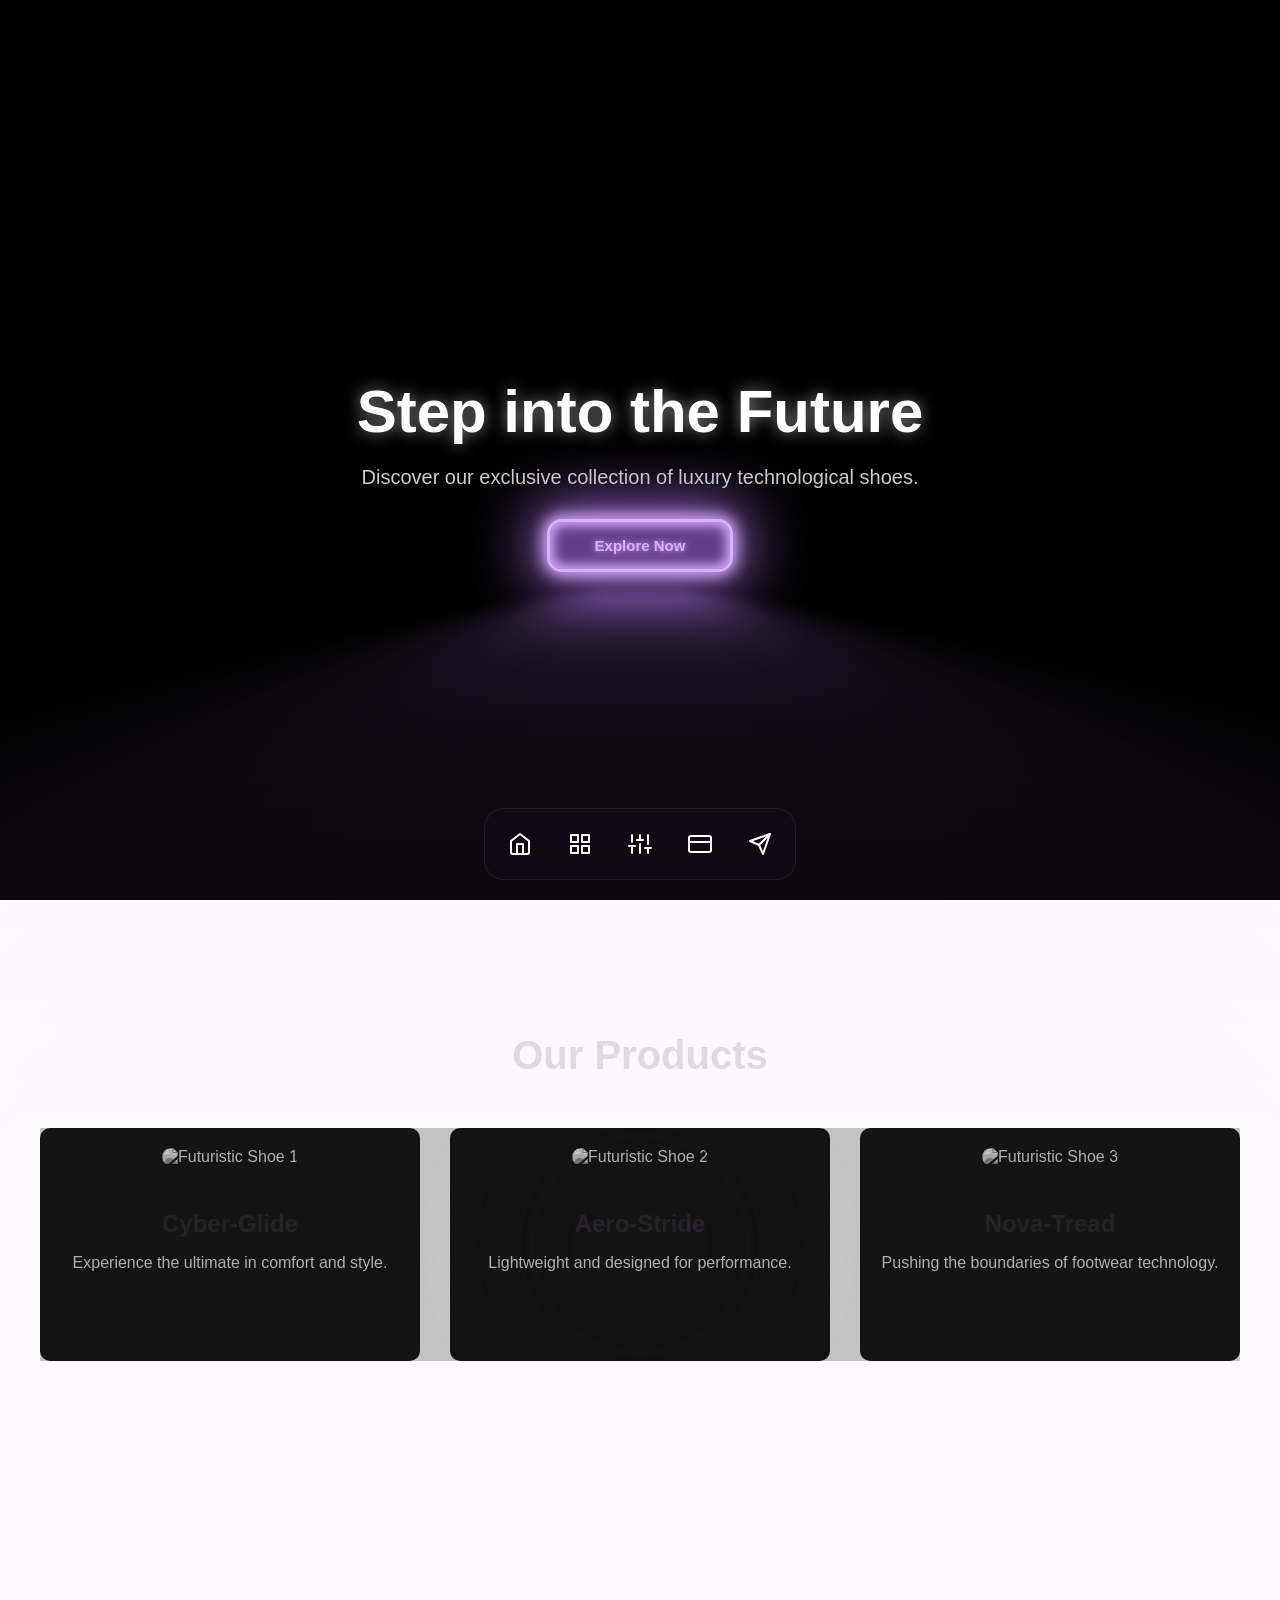
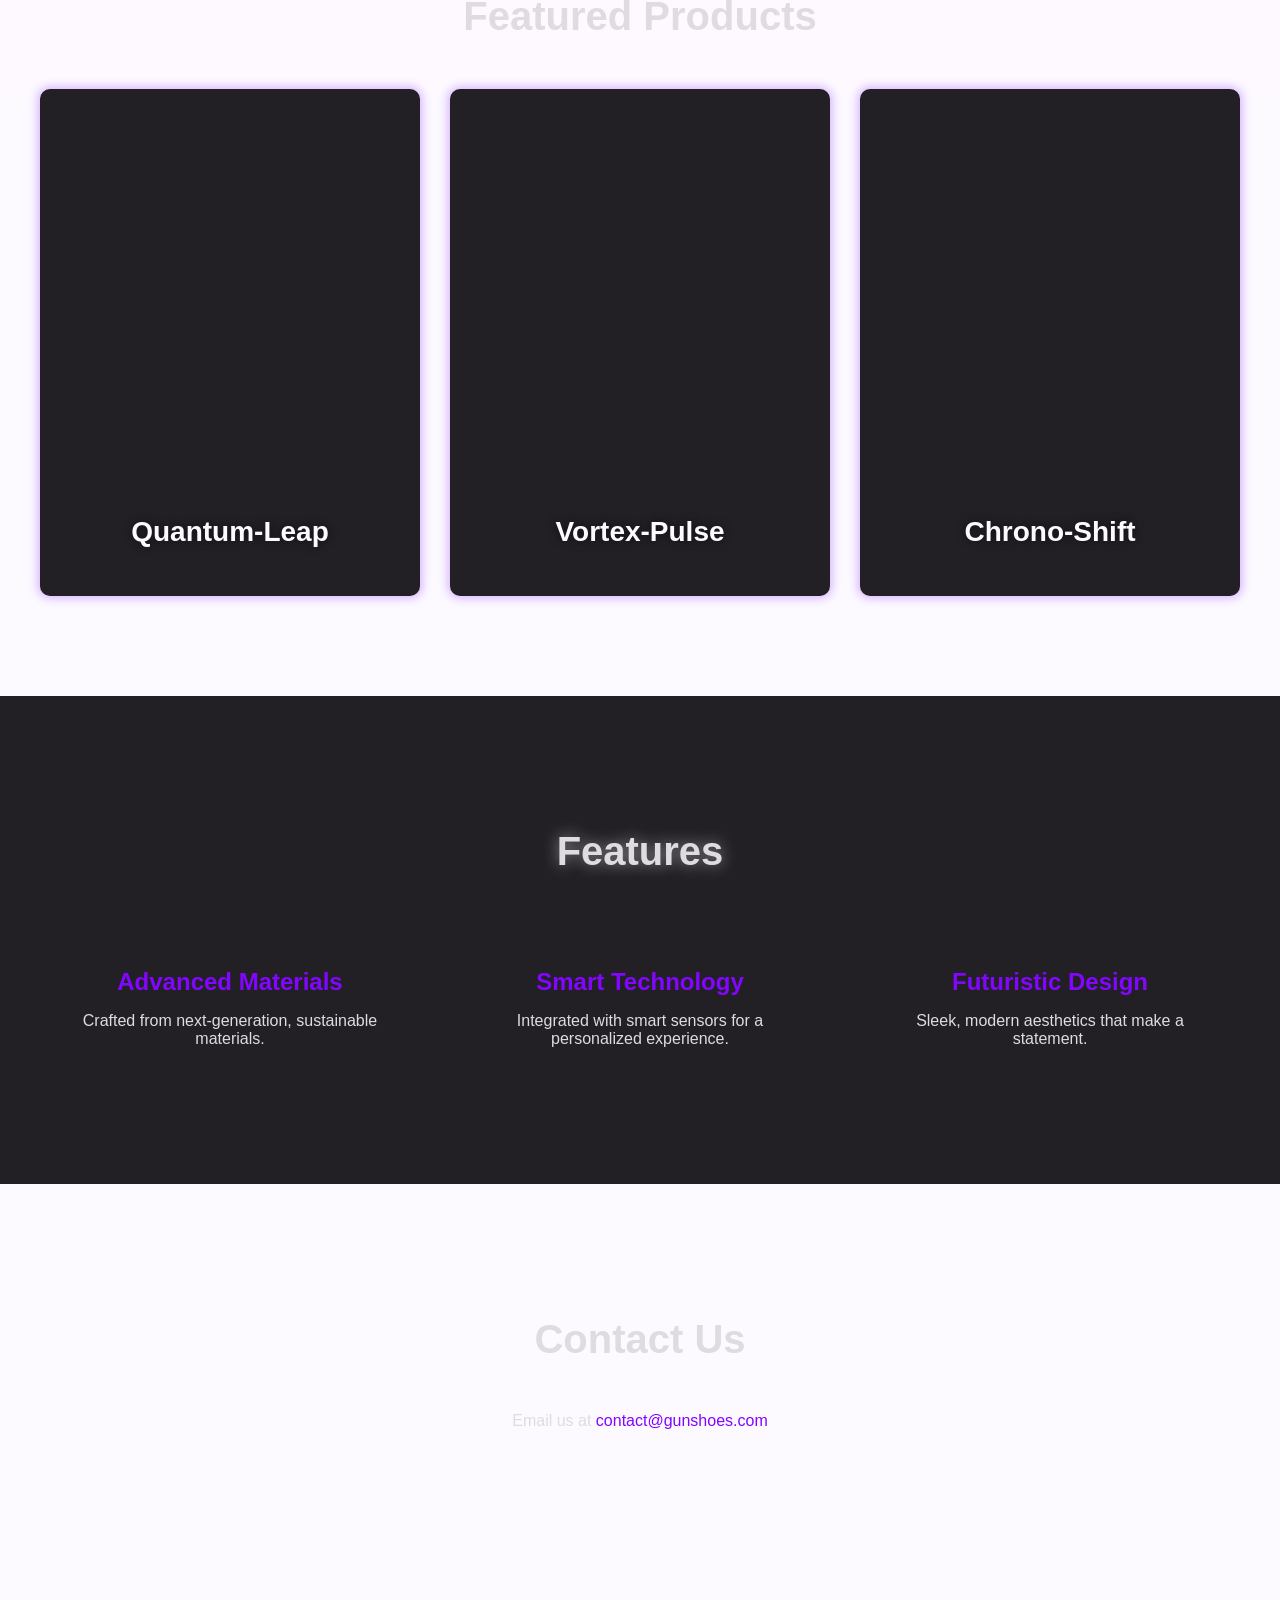
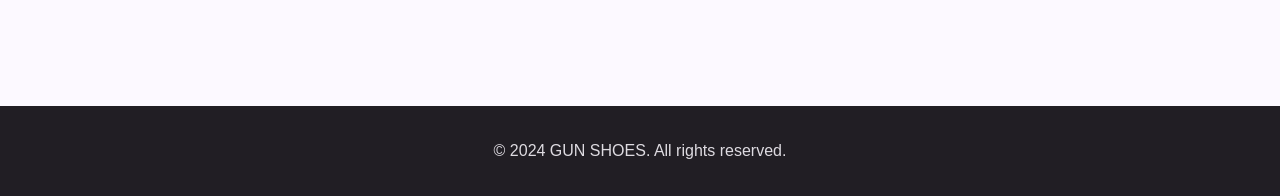
==== index.html @ 6ba3a6e0 "This commit adds a new 'Featured Products' section to the homepage. Based on user feedback, instead " ====
<!DOCTYPE html>
<html lang="en">
<head>
    <meta charset="UTF-8">
    <meta name="viewport" content="width=device-width, initial-scale=1.0">
    <title>Gun Shoes</title>
    <link rel="stylesheet" href="style.css">
    <script src="https://cdn.jsdelivr.net/particles.js/2.0.0/particles.min.js"></script>
    <script src="https://cdnjs.cloudflare.com/ajax/libs/gsap/3.12.2/gsap.min.js"></script>
</head>
<body>
    <div id="particles-js"></div>

    <main>
        <section id="hero" class="hero">
            <div class="hero-content">
                <h1>Step into the Future</h1>
                <p>Discover our exclusive collection of luxury technological shoes.</p>
                <a href="#" class="btn">Explore Now</a>
            </div>
        </section>

        <section id="products" class="products">
            <h2>Our Products</h2>
            <div id="chroma-grid" class="product-grid">
                <div class="product-card">
                    <img src="images/shoe1.jpg" alt="Futuristic Shoe 1">
                    <h3>Cyber-Glide</h3>
                    <p>Experience the ultimate in comfort and style.</p>
                    <a href="product-detail.html" class="btn">View Details</a>
                </div>
                <div class="product-card">
                    <img src="images/shoe2.jpg" alt="Futuristic Shoe 2">
                    <h3>Aero-Stride</h3>
                    <p>Lightweight and designed for performance.</p>
                    <a href="product-detail.html" class="btn">View Details</a>
                </div>
                <div class="product-card">
                    <img src="images/shoe3.jpg" alt="Futuristic Shoe 3">
                    <h3>Nova-Tread</h3>
                    <p>Pushing the boundaries of footwear technology.</p>
                    <a href="product-detail.html" class="btn">View Details</a>
                </div>
                <div class="chroma-overlay"></div>
                <div class="chroma-fade"></div>
            </div>
        </section>

        <section id="featured-products" class="products">
            <h2>Featured Products</h2>
            <div class="product-grid">
                <div class="animated-card">
                    <div class="first-content" style="background-image: url('images/shoe4.jpg')">
                        <h3>Quantum-Leap</h3>
                    </div>
                    <div class="second-content">
                        <h3>Quantum-Leap</h3>
                        <p>A new dimension in responsive footwear.</p>
                        <a href="product-detail.html" class="btn">View Details</a>
                    </div>
                </div>
                <div class="animated-card">
                    <div class="first-content" style="background-image: url('images/shoe5.jpg')">
                        <h3>Vortex-Pulse</h3>
                    </div>
                    <div class="second-content">
                        <h3>Vortex-Pulse</h3>
                        <p>Energize your every step with kinetic feedback.</p>
                        <a href="product-detail.html" class="btn">View Details</a>
                    </div>
                </div>
                <div class="animated-card">
                    <div class="first-content" style="background-image: url('images/shoe6.jpg')">
                        <h3>Chrono-Shift</h3>
                    </div>
                    <div class="second-content">
                        <h3>Chrono-Shift</h3>
                        <p>Adaptable design for any environment.</p>
                        <a href="product-detail.html" class="btn">View Details</a>
                    </div>
                </div>
            </div>
        </section>

        <section id="features" class="features">
            <h2>Features</h2>
            <div class="features-grid">
                <div class="feature">
                    <h3>Advanced Materials</h3>
                    <p>Crafted from next-generation, sustainable materials.</p>
                </div>
                <div class="feature">
                    <h3>Smart Technology</h3>
                    <p>Integrated with smart sensors for a personalized experience.</p>
                </div>
                <div class="feature">
                    <h3>Futuristic Design</h3>
                    <p>Sleek, modern aesthetics that make a statement.</p>
                </div>
            </div>
        </section>

        <section id="contact" class="contact">
            <h2>Contact Us</h2>
            <p>Email us at <a href="mailto:contact@gunshoes.com">contact@gunshoes.com</a></p>
        </section>
        <div id="gradual-blur"></div>
    </main>

    <footer>
        <p>&copy; 2024 GUN SHOES. All rights reserved.</p>
    </footer>

    <nav id="dock-container">
        <a href="index.html" class="dock-item" title="Home">
            <svg xmlns="http://www.w3.org/2000/svg" width="24" height="24" viewBox="0 0 24 24" fill="none" stroke="white" stroke-width="2" stroke-linecap="round" stroke-linejoin="round"><path d="m3 9 9-7 9 7v11a2 2 0 0 1-2 2H5a2 2 0 0 1-2-2z"></path><polyline points="9 22 9 12 15 12 15 22"></polyline></svg>
        </a>
        <a href="products.html" class="dock-item" title="Products">
            <svg xmlns="http://www.w3.org/2000/svg" width="24" height="24" viewBox="0 0 24 24" fill="none" stroke="white" stroke-width="2" stroke-linecap="round" stroke-linejoin="round"><rect x="3" y="3" width="7" height="7"></rect><rect x="14" y="3" width="7" height="7"></rect><rect x="14" y="14" width="7" height="7"></rect><rect x="3" y="14" width="7" height="7"></rect></svg>
        </a>
        <a href="technology.html" class="dock-item" title="Technology">
            <svg xmlns="http://www.w3.org/2000/svg" width="24" height="24" viewBox="0 0 24 24" fill="none" stroke="white" stroke-width="2" stroke-linecap="round" stroke-linejoin="round"><line x1="4" y1="21" x2="4" y2="14"></line><line x1="4" y1="10" x2="4" y2="3"></line><line x1="12" y1="21" x2="12" y2="12"></line><line x1="12" y1="8" x2="12" y2="3"></line><line x1="20" y1="21" x2="20" y2="16"></line><line x1="20" y1="12" x2="20" y2="3"></line><line x1="1" y1="14" x2="7" y2="14"></line><line x1="9" y1="8" x2="15" y2="8"></line><line x1="17" y1="16" x2="23" y2="16"></line></svg>
        </a>
        <a href="order.html" class="dock-item" title="Order">
            <svg xmlns="http://www.w3.org/2000/svg" width="24" height="24" viewBox="0 0 24 24" fill="none" stroke="white" stroke-width="2" stroke-linecap="round" stroke-linejoin="round"><rect x="1" y="4" width="22" height="16" rx="2" ry="2"></rect><line x1="1" y1="10" x2="23" y2="10"></line></svg>
        </a>
        <a href="newsletter.html" class="dock-item" title="Newsletter">
            <svg xmlns="http://www.w3.org/2000/svg" width="24" height="24" viewBox="0 0 24 24" fill="none" stroke="white" stroke-width="2" stroke-linecap="round" stroke-linejoin="round"><line x1="22" y1="2" x2="11" y2="13"></line><polygon points="22 2 15 22 11 13 2 9 22 2"></polygon></svg>
        </a>
    </nav>

    <script src="script.js"></script>
</body>
</html>
---- style.css ----
/* General Body Styles */
#particles-js {
    position: absolute;
    width: 100%;
    height: 100%;
    background-color: #000000;
    background-image: url('');
    background-repeat: no-repeat;
    background-size: cover;
    background-position: 50% 50%;
    z-index: -1;
}

body {
    background-color: transparent;
    color: #e0e0e0;
    font-family: 'Orbitron', sans-serif;
    margin: 0;
    padding: 0;
}

/* Hero Section */
.hero {
    height: 100vh;
    display: flex;
    align-items: center;
    justify-content: center;
    text-align: center;
}

.hero-content h1 {
    font-size: 60px;
    color: #ffffff;
    margin-bottom: 20px;
    text-shadow: 0 0 15px rgba(255, 255, 255, 0.5);
}

.hero-content p {
    font-size: 20px;
    color: #cccccc;
    margin-bottom: 30px;
}

.btn {
    --glow-color: rgb(217, 176, 255);
    --glow-spread-color: rgba(191, 123, 255, 0.781);
    --enhanced-glow-color: rgb(231, 206, 255);
    --btn-color: rgb(100, 61, 136);
    border: .25em solid var(--glow-color);
    padding: 1em 3em;
    color: var(--glow-color);
    font-size: 15px;
    font-weight: bold;
    background-color: var(--btn-color);
    border-radius: 1em;
    outline: none;
    box-shadow: 0 0 1em .25em var(--glow-color),
           0 0 4em 1em var(--glow-spread-color),
           inset 0 0 .75em .25em var(--glow-color);
    text-shadow: 0 0 .5em var(--glow-color);
    position: relative;
    transition: all 0.3s;
    text-decoration: none;
    display: inline-block;
}

.btn::after {
    pointer-events: none;
    content: "";
    position: absolute;
    top: 120%;
    left: 0;
    height: 100%;
    width: 100%;
    background-color: var(--glow-spread-color);
    filter: blur(2em);
    opacity: .7;
    transform: perspective(1.5em) rotateX(35deg) scale(1, .6);
}

.btn:hover {
    color: var(--btn-color);
    background-color: var(--glow-color);
    box-shadow: 0 0 1em .25em var(--glow-color),
           0 0 4em 2em var(--glow-spread-color),
           inset 0 0 .75em .25em var(--glow-color);
}

.btn:active {
    box-shadow: 0 0 0.6em .25em var(--glow-color),
           0 0 2.5em 2em var(--glow-spread-color),
           inset 0 0 .5em .25em var(--glow-color);
}

/* Products Section */
.products {
    padding: 100px 20px;
    text-align: center;
}

.products h2 {
    font-size: 40px;
    margin-bottom: 50px;
    text-shadow: 0 0 15px rgba(255, 255, 255, 0.5);
}

.product-grid {
    position: relative;
    display: grid;
    grid-template-columns: repeat(auto-fit, minmax(300px, 1fr));
    gap: 30px;
    max-width: 1200px;
    margin: 0 auto;
    --x: 50%;
    --y: 50%;
    --r: 220px;
}

.product-card {
    background-color: #1a1a1a;
    padding: 20px;
    border-radius: 10px;
    transition: transform 0.2s;
    perspective: 1000px;
    transform-style: preserve-3d;
}

.product-card img {
    width: 100%;
    border-radius: 10px;
    margin-bottom: 20px;
}

.product-card h3 {
    font-size: 24px;
    color: #7F00FF;
    margin-bottom: 10px;
}

/* Animated Card Styles */
.animated-card {
    width: 100%;
    aspect-ratio: 3/4;
    background: #1a1a1a;
    transition: all 0.4s;
    border-radius: 10px;
    box-shadow: 0px 0px 10px 2px rgba(127, 0, 255, 0.3);
    font-size: 30px;
    font-weight: 900;
    overflow: hidden;
    position: relative;
}

.animated-card:hover {
    border-radius: 15px;
    cursor: pointer;
    transform: scale(1.05);
    box-shadow: 0px 0px 20px 8px rgba(127, 0, 255, 0.5);
}

.animated-card .first-content {
    height: 100%;
    width: 100%;
    transition: all 0.4s;
    display: flex;
    flex-direction: column;
    justify-content: center;
    align-items: center;
    opacity: 1;
    border-radius: 15px;
    background-size: cover;
    background-position: center;
}

.animated-card .first-content h3 {
    font-size: 28px;
    color: #ffffff;
    text-shadow: 0 0 10px rgba(0,0,0,0.8);
    position: absolute;
    bottom: 20px;
    text-align: center;
    width: 100%;
}

.animated-card:hover .first-content {
    height: 0px;
    opacity: 0;
}

.animated-card .second-content {
    height: 0%;
    width: 100%;
    opacity: 0;
    display: flex;
    flex-direction: column;
    justify-content: center;
    align-items: center;
    gap: 20px;
    border-radius: 15px;
    transition: all 0.4s;
    font-size: 0px;
    transform: scale(0.5);
    padding: 20px;
    box-sizing: border-box;
}

.animated-card:hover .second-content {
    opacity: 1;
    height: 100%;
    font-size: 1rem;
    transform: scale(1);
}

.animated-card .second-content h3 {
    font-size: 24px;
    color: #7F00FF;
    margin-bottom: 0;
}

.animated-card .second-content p {
    font-size: 16px;
    text-align: center;
    color: #cccccc;
    font-weight: 400;
}

/* Features Section */
.features {
    background-color: #1a1a1a;
    padding: 100px 20px;
    text-align: center;
}

.features h2 {
    font-size: 40px;
    margin-bottom: 50px;
    text-shadow: 0 0 15px rgba(255, 255, 255, 0.5);
}

.features-grid {
    display: grid;
    grid-template-columns: repeat(auto-fit, minmax(300px, 1fr));
    gap: 30px;
    max-width: 1200px;
    margin: 0 auto;
}

.feature {
    padding: 20px;
}

.feature h3 {
    font-size: 24px;
    color: #7F00FF;
    margin-bottom: 10px;
}

/* Contact Section */
.contact {
    padding: 100px 20px;
    text-align: center;
}

.contact h2 {
    font-size: 40px;
    margin-bottom: 50px;
    text-shadow: 0 0 15px rgba(255, 255, 255, 0.5);
}

.contact a {
    color: #7F00FF;
    text-decoration: none;
    transition: color 0.3s;
}

.contact a:hover {
    color: #ffffff;
}

#gradual-blur {
    position: relative;
    height: 10rem;
    pointer-events: none;
}

.chroma-overlay {
    position: absolute;
    inset: 0;
    pointer-events: none;
    z-index: 3;
    backdrop-filter: grayscale(1) brightness(0.78);
    -webkit-backdrop-filter: grayscale(1) brightness(0.78);
    background: rgba(0, 0, 0, 0.001);
    mask-image: radial-gradient(
        circle var(--r) at var(--x) var(--y),
        transparent 0%,
        transparent 15%,
        rgba(0, 0, 0, 0.1) 30%,
        rgba(0, 0, 0, 0.22) 45%,
        rgba(0, 0, 0, 0.35) 60%,
        rgba(0, 0, 0, 0.5) 75%,
        rgba(0, 0, 0, 0.68) 88%,
        white 100%
    );
    -webkit-mask-image: radial-gradient(
        circle var(--r) at var(--x) var(--y),
        transparent 0%,
        transparent 15%,
        rgba(0, 0, 0, 0.1) 30%,
        rgba(0, 0, 0, 0.22) 45%,
        rgba(0, 0, 0, 0.35) 60%,
        rgba(0, 0, 0, 0.5) 75%,
        rgba(0, 0, 0, 0.68) 88%,
        white 100%
    );
}

.chroma-fade {
    position: absolute;
    inset: 0;
    pointer-events: none;
    z-index: 4;
    backdrop-filter: grayscale(1) brightness(0.78);
    -webkit-backdrop-filter: grayscale(1) brightness(0.78);
    background: rgba(0, 0, 0, 0.001);
    mask-image: radial-gradient(
        circle var(--r) at var(--x) var(--y),
        white 0%,
        white 15%,
        rgba(255, 255, 255, 0.9) 30%,
        rgba(255, 255, 255, 0.78) 45%,
        rgba(255, 255, 255, 0.65) 60%,
        rgba(255, 255, 255, 0.5) 75%,
        rgba(255, 255, 255, 0.32) 88%,
        transparent 100%
    );
    -webkit-mask-image: radial-gradient(
        circle var(--r) at var(--x) var(--y),
        white 0%,
        white 15%,
        rgba(255, 255, 255, 0.9) 30%,
        rgba(255, 255, 255, 0.78) 45%,
        rgba(255, 255, 255, 0.65) 60%,
        rgba(255, 255, 255, 0.5) 75%,
        rgba(255, 255, 255, 0.32) 88%,
        transparent 100%
    );
    opacity: 1;
    transition: opacity 0.25s ease;
}

/* Dock */
#dock-container {
    position: fixed;
    bottom: 20px;
    left: 50%;
    transform: translateX(-50%);
    display: flex;
    align-items: flex-end;
    gap: 10px;
    background: rgba(22, 22, 22, 0.2);
    padding: 10px;
    border-radius: 20px;
    backdrop-filter: blur(12px) saturate(180%);
    -webkit-backdrop-filter: blur(12px) saturate(180%);
    border: 1px solid rgba(255, 255, 255, 0.08);
    z-index: 1000;
}

.dock-item {
    width: 50px;
    height: 50px;
    color: white;
    display: flex;
    align-items: center;
    justify-content: center;
    border-radius: 10px;
    text-decoration: none;
    transition: all 0.2s ease;
}

/* Footer */
footer {
    background-color: #1a1a1a;
    text-align: center;
    padding: 20px 0;
    position: relative;
    bottom: 0;
    width: 100%;
}
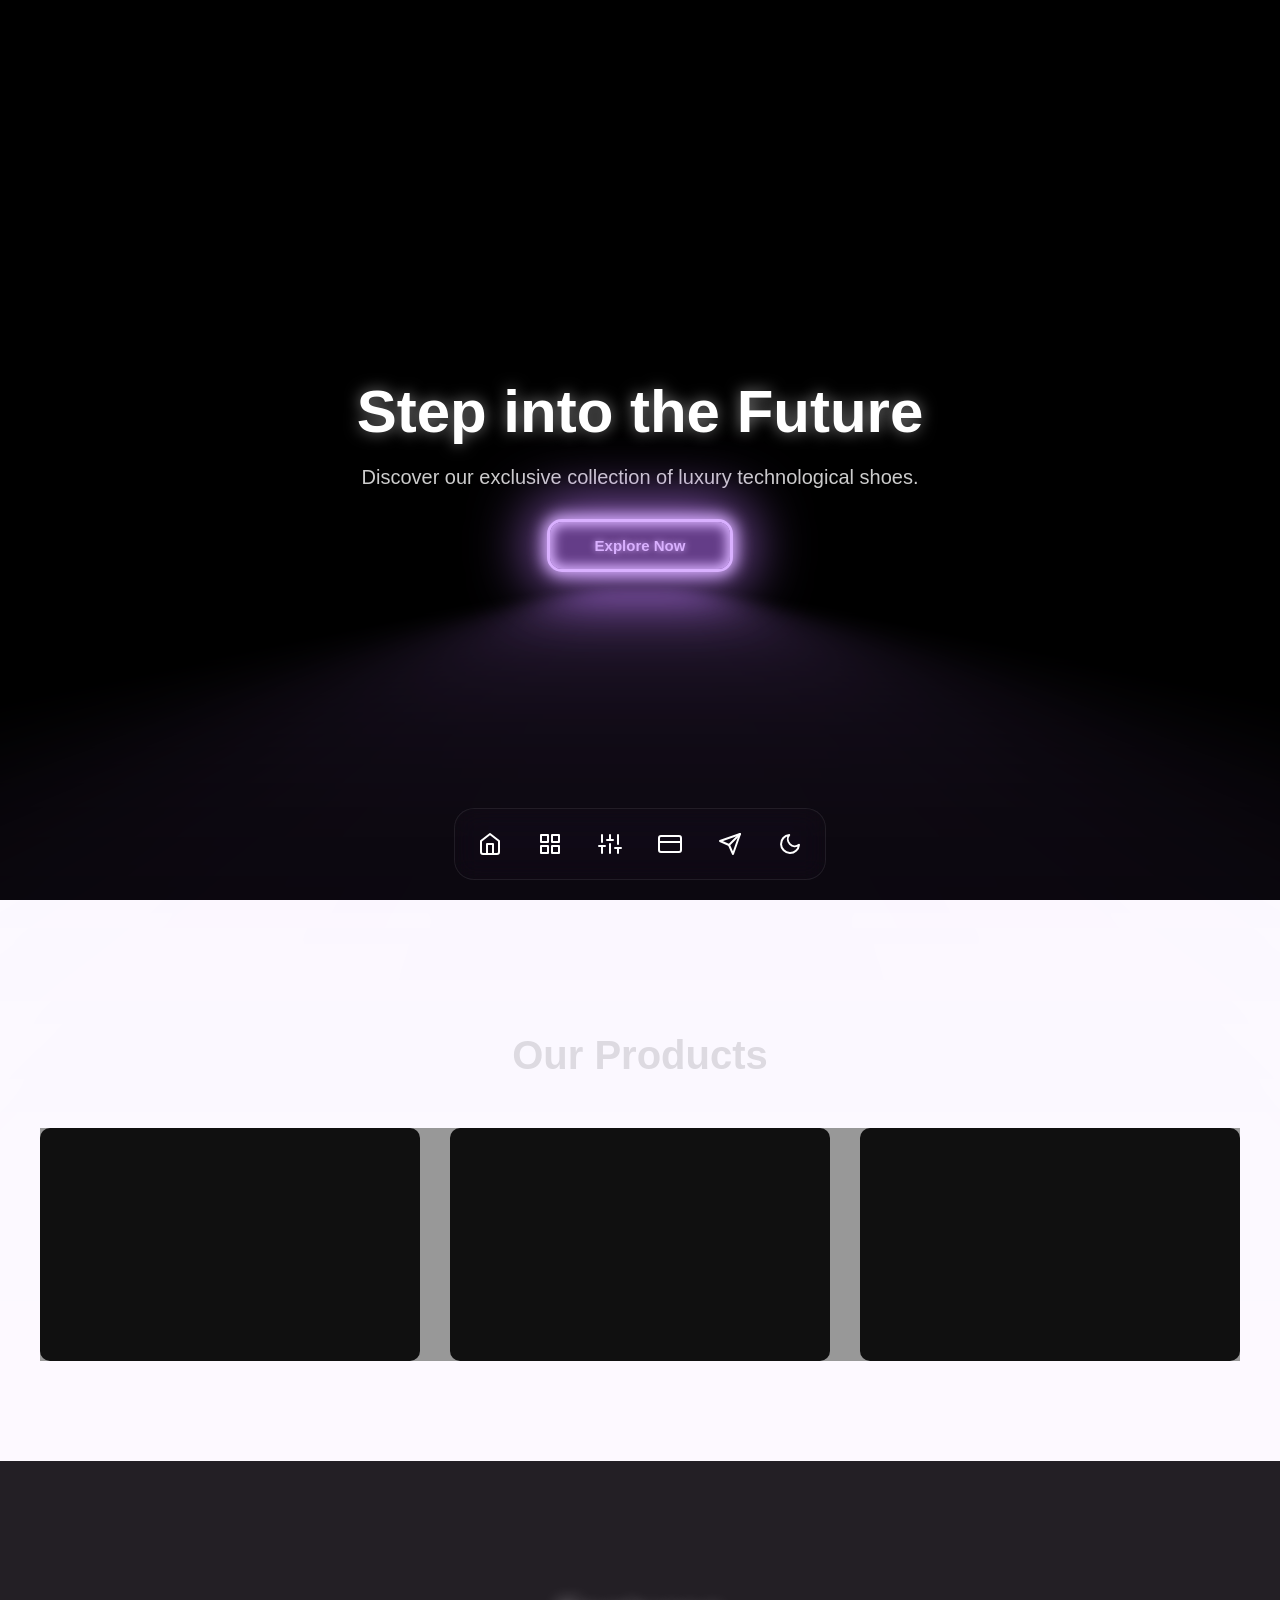
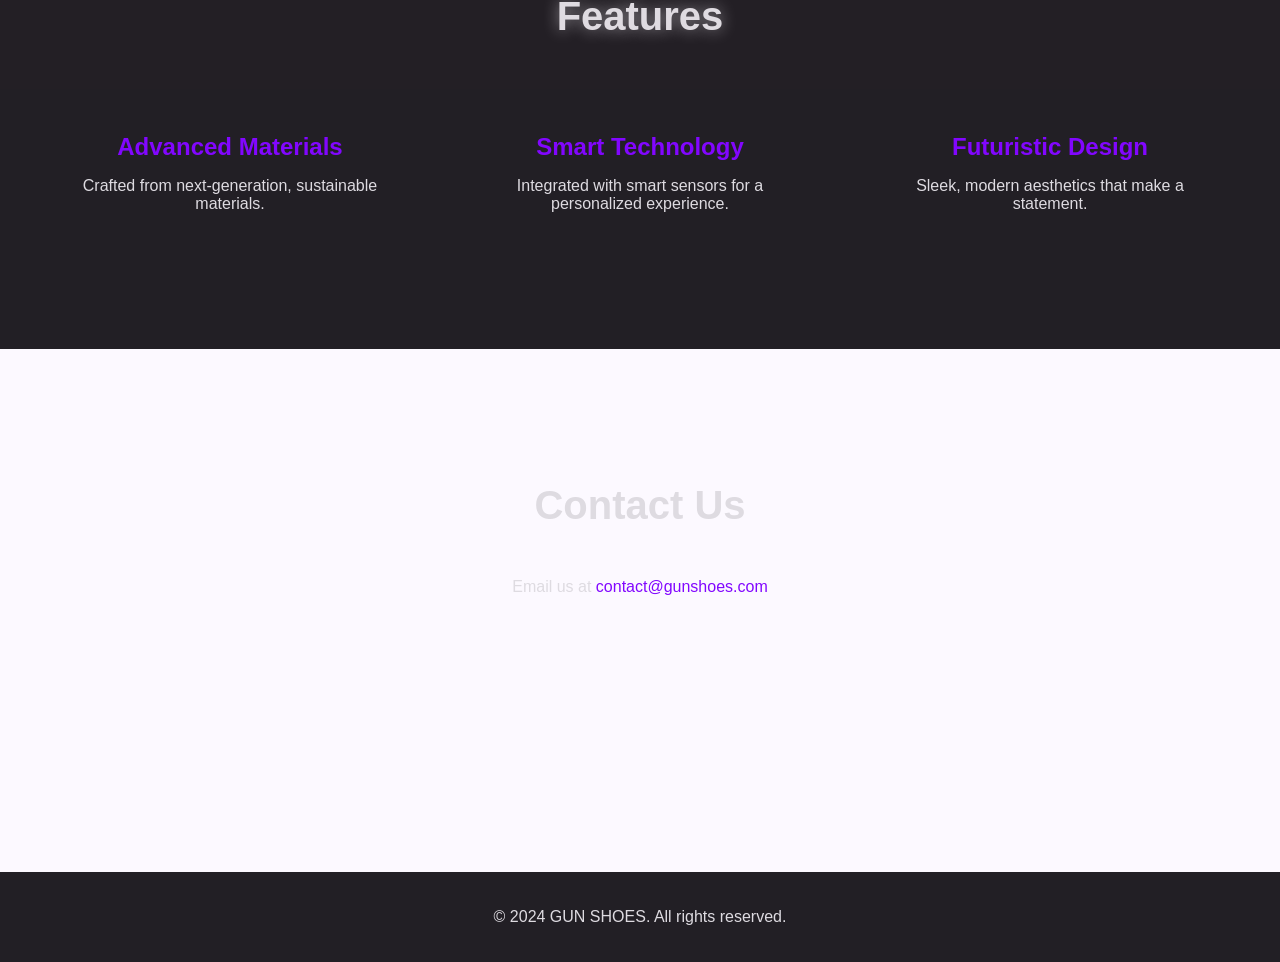
==== commit 386e306a: "feat: Add theme switcher Adds a theme switcher to the website, allowing users to toggle between ligh" ====
--- a/index.html
+++ b/index.html
@@ -46,42 +46,6 @@
             </div>
         </section>
 
-        <section id="featured-products" class="products">
-            <h2>Featured Products</h2>
-            <div class="product-grid">
-                <div class="animated-card">
-                    <div class="first-content" style="background-image: url('images/shoe4.jpg')">
-                        <h3>Quantum-Leap</h3>
-                    </div>
-                    <div class="second-content">
-                        <h3>Quantum-Leap</h3>
-                        <p>A new dimension in responsive footwear.</p>
-                        <a href="product-detail.html" class="btn">View Details</a>
-                    </div>
-                </div>
-                <div class="animated-card">
-                    <div class="first-content" style="background-image: url('images/shoe5.jpg')">
-                        <h3>Vortex-Pulse</h3>
-                    </div>
-                    <div class="second-content">
-                        <h3>Vortex-Pulse</h3>
-                        <p>Energize your every step with kinetic feedback.</p>
-                        <a href="product-detail.html" class="btn">View Details</a>
-                    </div>
-                </div>
-                <div class="animated-card">
-                    <div class="first-content" style="background-image: url('images/shoe6.jpg')">
-                        <h3>Chrono-Shift</h3>
-                    </div>
-                    <div class="second-content">
-                        <h3>Chrono-Shift</h3>
-                        <p>Adaptable design for any environment.</p>
-                        <a href="product-detail.html" class="btn">View Details</a>
-                    </div>
-                </div>
-            </div>
-        </section>
-
         <section id="features" class="features">
             <h2>Features</h2>
             <div class="features-grid">
@@ -127,6 +91,11 @@
         <a href="newsletter.html" class="dock-item" title="Newsletter">
             <svg xmlns="http://www.w3.org/2000/svg" width="24" height="24" viewBox="0 0 24 24" fill="none" stroke="white" stroke-width="2" stroke-linecap="round" stroke-linejoin="round"><line x1="22" y1="2" x2="11" y2="13"></line><polygon points="22 2 15 22 11 13 2 9 22 2"></polygon></svg>
         </a>
+        <button id="theme-switcher" class="dock-item" title="Switch Theme">
+            <svg id="theme-icon" xmlns="http://www.w3.org/2000/svg" width="24" height="24" viewBox="0 0 24 24" fill="none" stroke="white" stroke-width="2" stroke-linecap="round" stroke-linejoin="round">
+                <path d="M21 12.79A9 9 0 1 1 11.21 3 7 7 0 0 0 21 12.79z"></path>
+            </svg>
+        </button>
     </nav>
 
     <script src="script.js"></script>
--- a/style.css
+++ b/style.css
@@ -135,93 +135,6 @@
     font-size: 24px;
     color: #7F00FF;
     margin-bottom: 10px;
-}
-
-/* Animated Card Styles */
-.animated-card {
-    width: 100%;
-    aspect-ratio: 3/4;
-    background: #1a1a1a;
-    transition: all 0.4s;
-    border-radius: 10px;
-    box-shadow: 0px 0px 10px 2px rgba(127, 0, 255, 0.3);
-    font-size: 30px;
-    font-weight: 900;
-    overflow: hidden;
-    position: relative;
-}
-
-.animated-card:hover {
-    border-radius: 15px;
-    cursor: pointer;
-    transform: scale(1.05);
-    box-shadow: 0px 0px 20px 8px rgba(127, 0, 255, 0.5);
-}
-
-.animated-card .first-content {
-    height: 100%;
-    width: 100%;
-    transition: all 0.4s;
-    display: flex;
-    flex-direction: column;
-    justify-content: center;
-    align-items: center;
-    opacity: 1;
-    border-radius: 15px;
-    background-size: cover;
-    background-position: center;
-}
-
-.animated-card .first-content h3 {
-    font-size: 28px;
-    color: #ffffff;
-    text-shadow: 0 0 10px rgba(0,0,0,0.8);
-    position: absolute;
-    bottom: 20px;
-    text-align: center;
-    width: 100%;
-}
-
-.animated-card:hover .first-content {
-    height: 0px;
-    opacity: 0;
-}
-
-.animated-card .second-content {
-    height: 0%;
-    width: 100%;
-    opacity: 0;
-    display: flex;
-    flex-direction: column;
-    justify-content: center;
-    align-items: center;
-    gap: 20px;
-    border-radius: 15px;
-    transition: all 0.4s;
-    font-size: 0px;
-    transform: scale(0.5);
-    padding: 20px;
-    box-sizing: border-box;
-}
-
-.animated-card:hover .second-content {
-    opacity: 1;
-    height: 100%;
-    font-size: 1rem;
-    transform: scale(1);
-}
-
-.animated-card .second-content h3 {
-    font-size: 24px;
-    color: #7F00FF;
-    margin-bottom: 0;
-}
-
-.animated-card .second-content p {
-    font-size: 16px;
-    text-align: center;
-    color: #cccccc;
-    font-weight: 400;
 }
 
 /* Features Section */
@@ -377,7 +290,70 @@
     border-radius: 10px;
     text-decoration: none;
     transition: all 0.2s ease;
-}
+    background: none;
+    border: none;
+    cursor: pointer;
+    padding: 0;
+}
+
+#theme-switcher svg {
+    transition: transform 0.5s ease;
+}
+
+/* Theme Variables */
+:root {
+    --background-color-dark: #000000;
+    --text-color-dark: #e0e0e0;
+    --card-bg-dark: #1a1a1a;
+    --primary-color-dark: #7F00FF;
+    --glow-color-dark: rgb(217, 176, 255);
+
+    --background-color-light: #f0f0f0;
+    --text-color-light: #333333;
+    --card-bg-light: #ffffff;
+    --primary-color-light: #6a00d9;
+    --glow-color-light: rgb(120, 40, 200);
+}
+
+body.light-theme {
+    background-color: var(--background-color-light);
+    color: var(--text-color-light);
+}
+
+body.light-theme #particles-js {
+    display: none;
+}
+
+body.light-theme .product-card,
+body.light-theme .features,
+body.light-theme footer {
+    background-color: var(--card-bg-light);
+    color: var(--text-color-light);
+    box-shadow: 0 4px 8px rgba(0,0,0,0.1);
+}
+
+body.light-theme .product-card h3,
+body.light-theme .feature h3,
+body.light-theme .contact a {
+    color: var(--primary-color-light);
+}
+
+body.light-theme .hero-content h1,
+body.light-theme .hero-content p,
+body.light-theme .products h2,
+body.light-theme .features h2,
+body.light-theme .contact h2 {
+    color: var(--text-color-light);
+    text-shadow: none;
+}
+
+body.light-theme .btn {
+    --glow-color: var(--glow-color-light);
+    --btn-color: var(--primary-color-light);
+    color: #fff;
+    background-color: var(--btn-color);
+}
+
 
 /* Footer */
 footer {
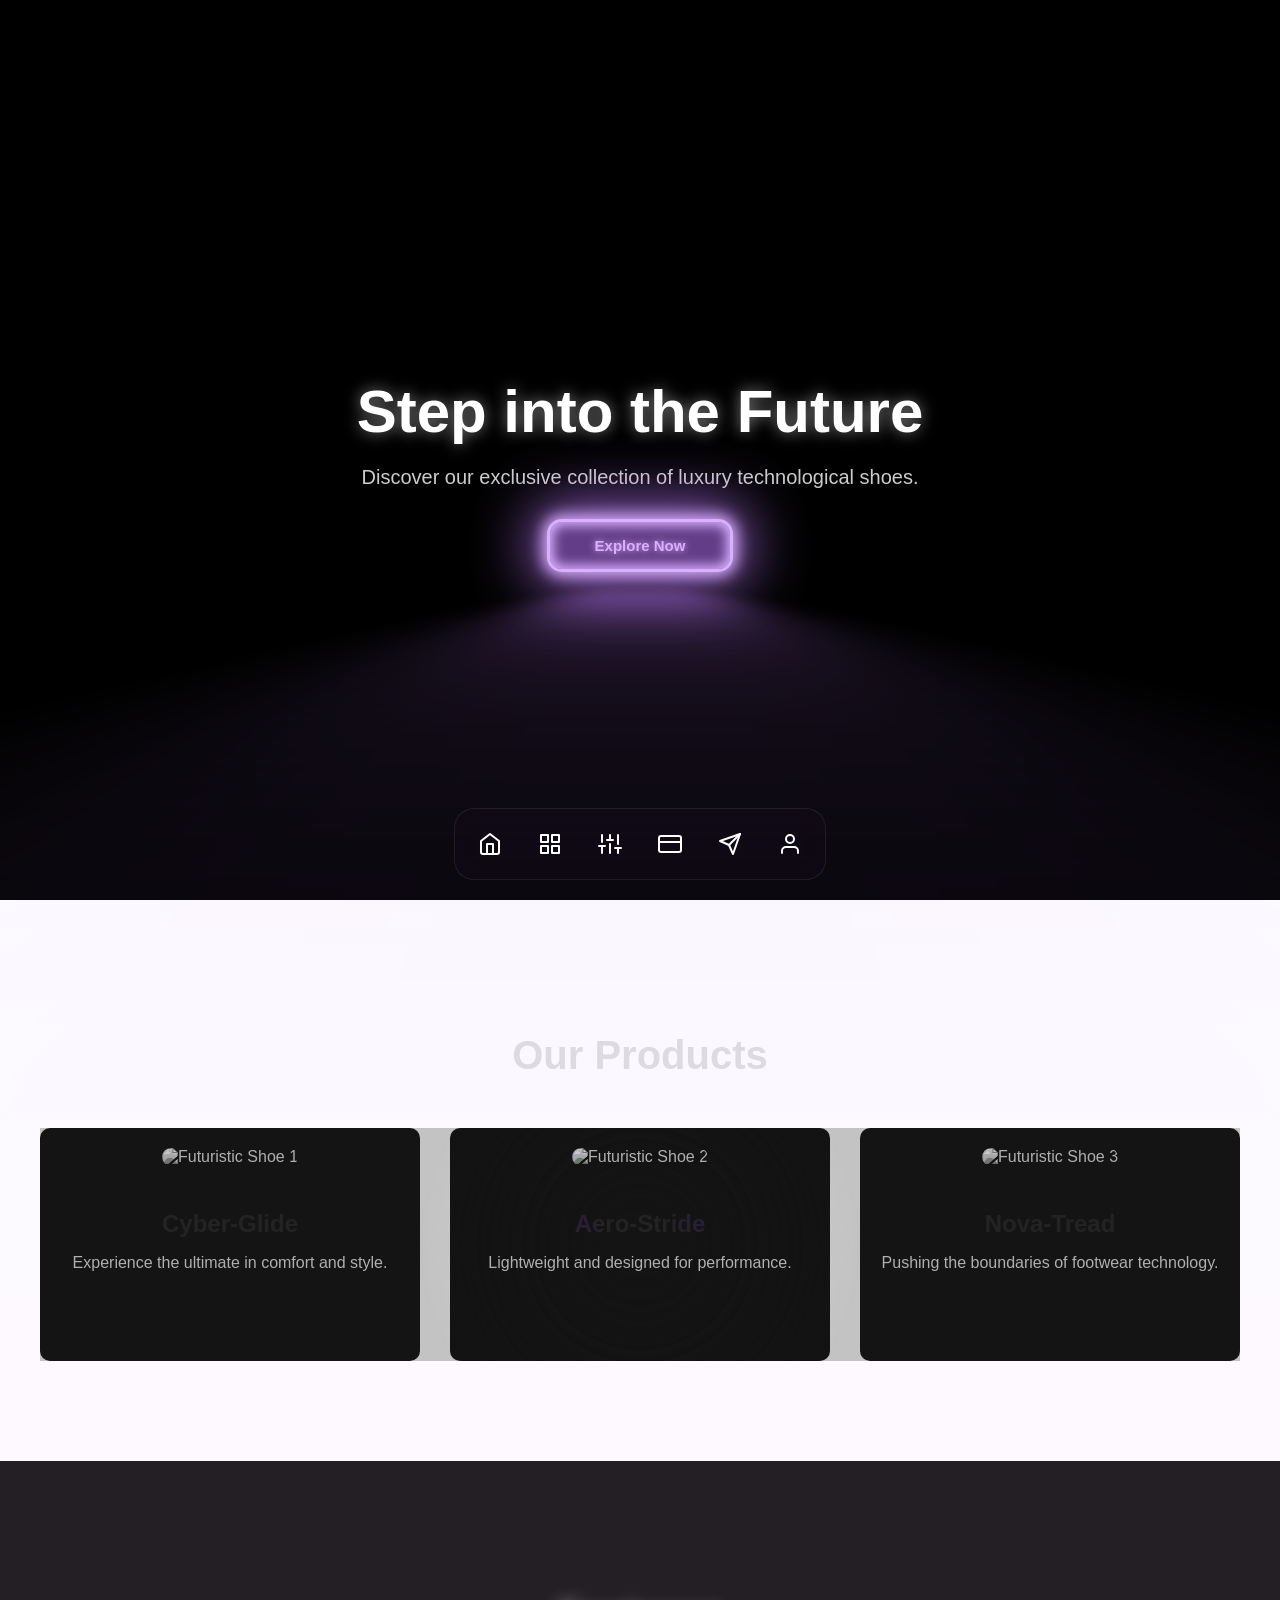
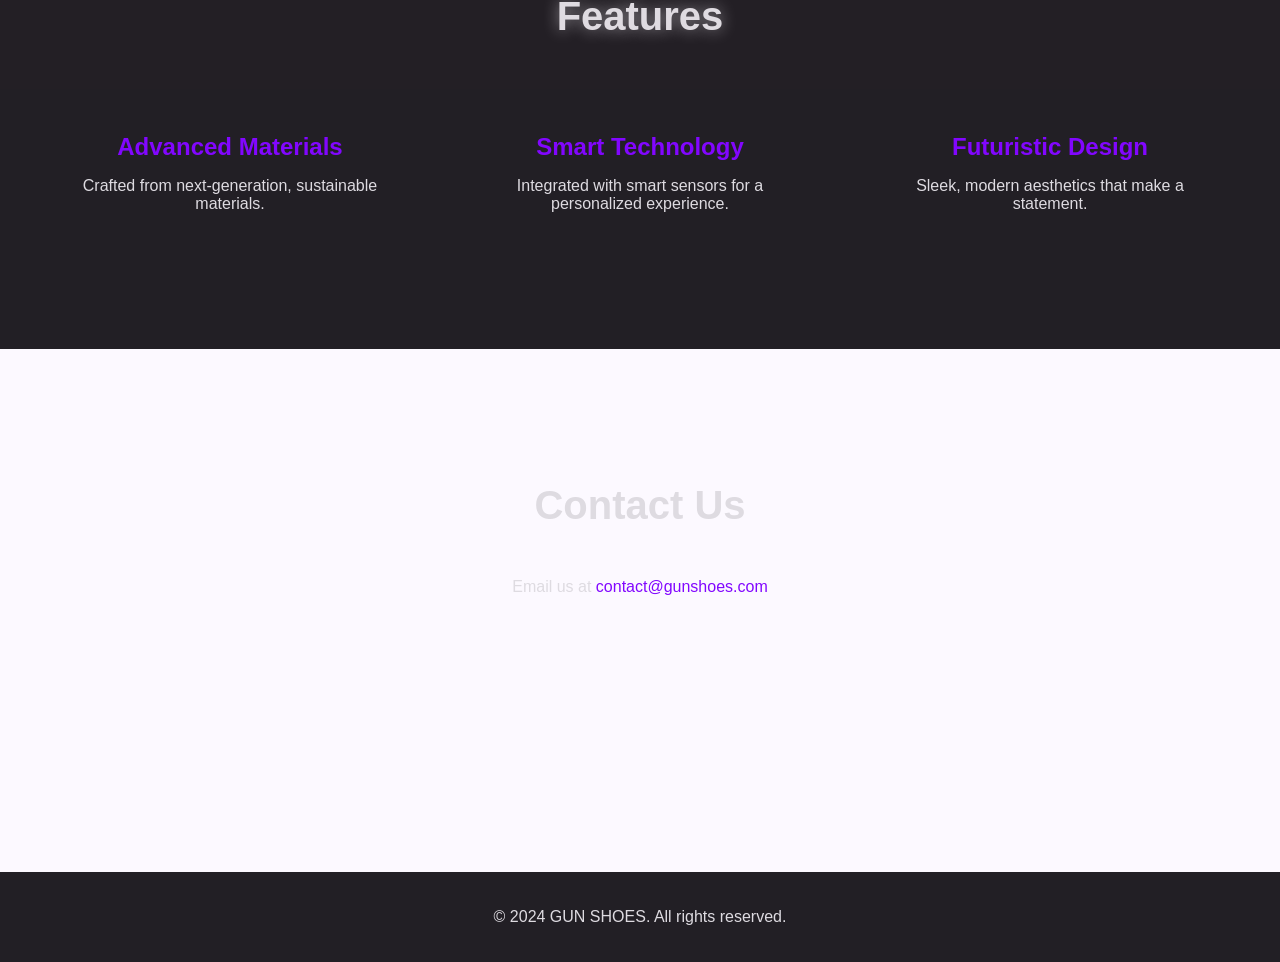
==== commit fe76bf35: "feat: Creata pagina account e aggiunto link in navigazione - Creata la pagina `account.html` con sez" ====
--- a/index.html
+++ b/index.html
@@ -91,11 +91,9 @@
         <a href="newsletter.html" class="dock-item" title="Newsletter">
             <svg xmlns="http://www.w3.org/2000/svg" width="24" height="24" viewBox="0 0 24 24" fill="none" stroke="white" stroke-width="2" stroke-linecap="round" stroke-linejoin="round"><line x1="22" y1="2" x2="11" y2="13"></line><polygon points="22 2 15 22 11 13 2 9 22 2"></polygon></svg>
         </a>
-        <button id="theme-switcher" class="dock-item" title="Switch Theme">
-            <svg id="theme-icon" xmlns="http://www.w3.org/2000/svg" width="24" height="24" viewBox="0 0 24 24" fill="none" stroke="white" stroke-width="2" stroke-linecap="round" stroke-linejoin="round">
-                <path d="M21 12.79A9 9 0 1 1 11.21 3 7 7 0 0 0 21 12.79z"></path>
-            </svg>
-        </button>
+        <a href="account.html" class="dock-item" title="Account">
+            <svg xmlns="http://www.w3.org/2000/svg" width="24" height="24" viewBox="0 0 24 24" fill="none" stroke="white" stroke-width="2" stroke-linecap="round" stroke-linejoin="round"><path d="M20 21v-2a4 4 0 0 0-4-4H8a4 4 0 0 0-4 4v2"></path><circle cx="12" cy="7" r="4"></circle></svg>
+        </a>
     </nav>
 
     <script src="script.js"></script>
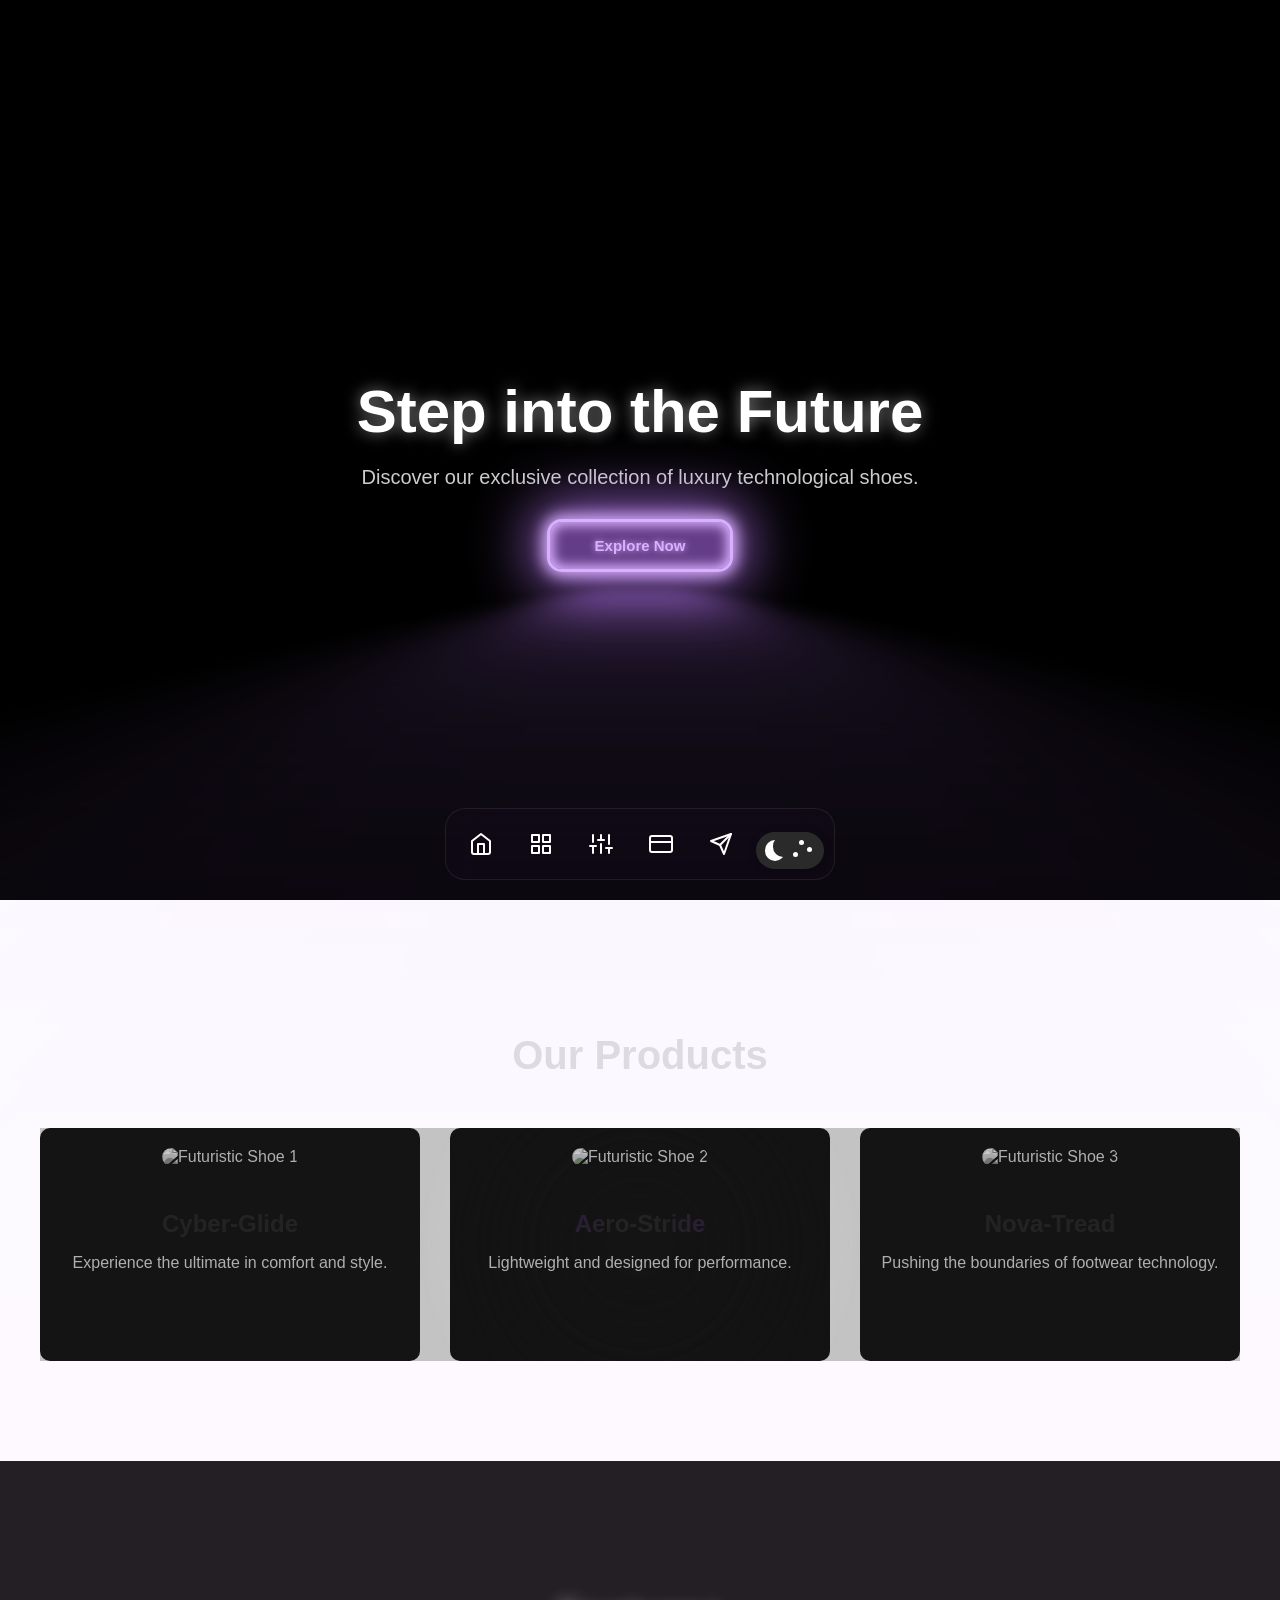
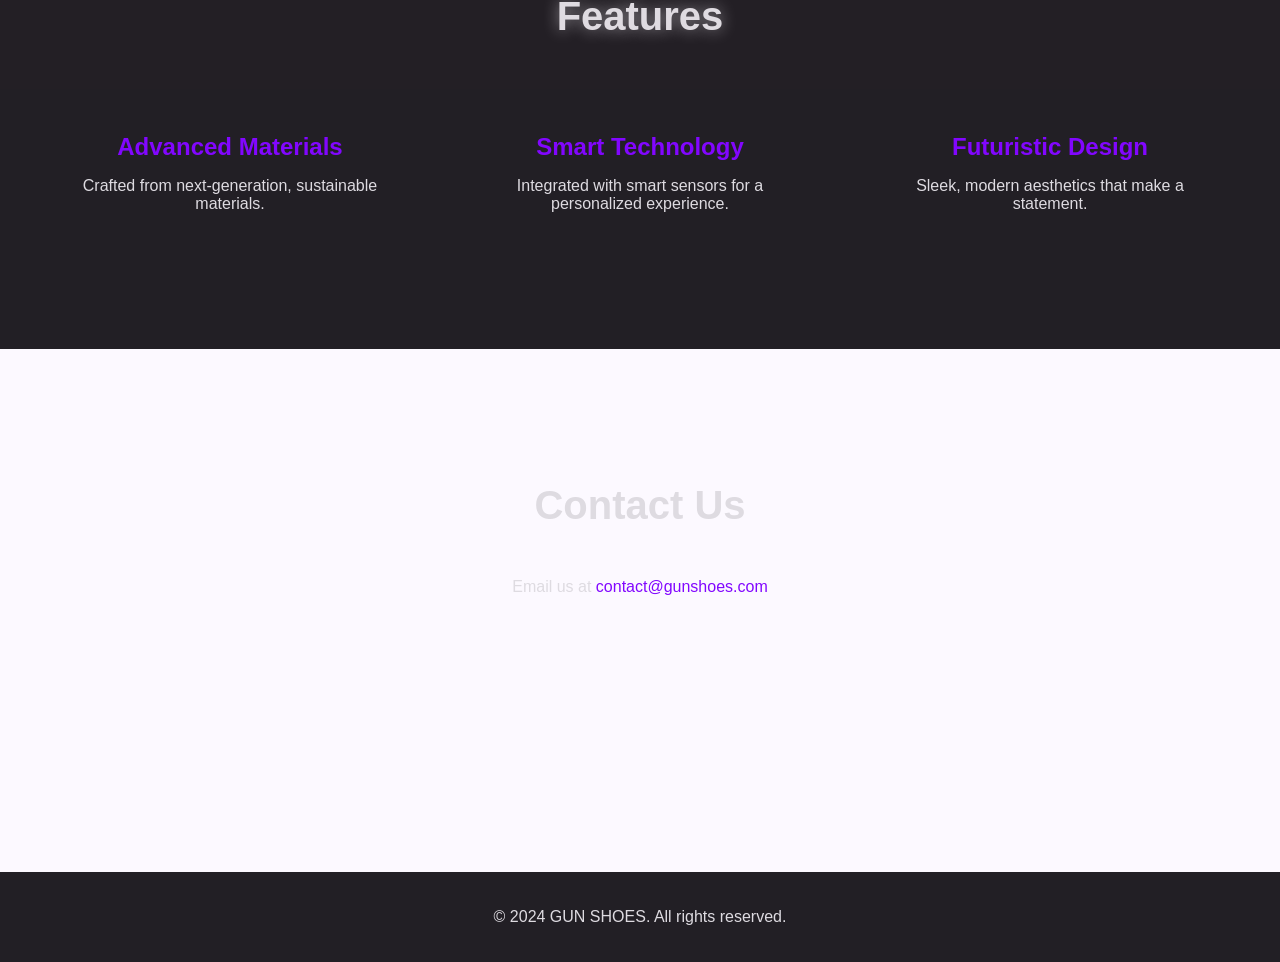
==== commit 581cc87c: "feat: Replace theme switcher with animated slider Replaces the previous icon-button theme switcher w" ====
--- a/index.html
+++ b/index.html
@@ -91,9 +91,17 @@
         <a href="newsletter.html" class="dock-item" title="Newsletter">
             <svg xmlns="http://www.w3.org/2000/svg" width="24" height="24" viewBox="0 0 24 24" fill="none" stroke="white" stroke-width="2" stroke-linecap="round" stroke-linejoin="round"><line x1="22" y1="2" x2="11" y2="13"></line><polygon points="22 2 15 22 11 13 2 9 22 2"></polygon></svg>
         </a>
-        <a href="account.html" class="dock-item" title="Account">
-            <svg xmlns="http://www.w3.org/2000/svg" width="24" height="24" viewBox="0 0 24 24" fill="none" stroke="white" stroke-width="2" stroke-linecap="round" stroke-linejoin="round"><path d="M20 21v-2a4 4 0 0 0-4-4H8a4 4 0 0 0-4 4v2"></path><circle cx="12" cy="7" r="4"></circle></svg>
-        </a>
+        <label class="switch">
+          <input id="theme-switcher" type="checkbox">
+          <span class="slider">
+              <div class="star star_1"></div>
+              <div class="star star_2"></div>
+              <div class="star star_3"></div>
+              <svg class="cloud" fill="#FFFFFF" height="100px" viewBox="0 0 100 100" version="1.1" width="100px" xmlns="http://www.w3.org/2000/svg">
+                <path d="M 67.421875 22.988281 C 67.421875 22.988281 67.421875 22.988281 67.421875 22.988281 C 65.050781 16.355469 58.261719 11.992188 50.5 11.992188 C 42.738281 11.992188 35.949219 16.355469 33.578125 22.988281 C 33.578125 22.988281 33.578125 22.988281 33.578125 22.988281 C 23.480469 24.347656 15.992188 32.859375 15.992188 43.492188 C 15.992188 54.757812 24.933594 63.667969 36.222656 63.667969 L 65.710938 63.667969 C 74.53125 63.667969 81.992188 56.242188 81.992188 47.460938 C 81.992188 38.679688 74.53125 31.320312 65.710938 31.320312 C 65.710938 31.320312 65.710938 31.320312 65.710938 31.320312 C 66.570312 28.53125 67.421875 25.683594 67.421875 22.988281 Z M 67.421875 22.988281 " />
+              </svg>
+          </span>
+        </label>
     </nav>
 
     <script src="script.js"></script>
--- a/style.css
+++ b/style.css
@@ -296,8 +296,101 @@
     padding: 0;
 }
 
-#theme-switcher svg {
-    transition: transform 0.5s ease;
+/* From Uiverse.io by JustCode14 */
+/* Theme Switch */
+/* The switch - the box around the slider */
+.switch {
+  font-size: 17px;
+  position: relative;
+  display: inline-block;
+  width: 4em;
+  height: 2.2em;
+  border-radius: 30px;
+  box-shadow: 0 0 10px rgba(0, 0, 0, 0.1);
+}
+
+/* Hide default HTML checkbox */
+.switch input {
+  opacity: 0;
+  width: 0;
+  height: 0;
+}
+
+/* The slider */
+.slider {
+  position: absolute;
+  cursor: pointer;
+  top: 0;
+  left: 0;
+  right: 0;
+  bottom: 0;
+  background-color: #2a2a2a;
+  transition: 0.4s;
+  border-radius: 30px;
+  overflow: hidden;
+}
+
+.slider:before {
+  position: absolute;
+  content: "";
+  height: 1.2em;
+  width: 1.2em;
+  border-radius: 20px;
+  left: 0.5em;
+  bottom: 0.5em;
+  transition: 0.4s;
+  transition-timing-function: cubic-bezier(0.81, -0.04, 0.38, 1.5);
+  box-shadow: inset 8px -4px 0px 0px #fff;
+}
+
+.switch input:checked + .slider {
+  background-color: #00a6ff;
+}
+
+.switch input:checked + .slider:before {
+  transform: translateX(1.8em);
+  box-shadow: inset 15px -4px 0px 15px #ffcf48;
+}
+
+.star {
+  background-color: #fff;
+  border-radius: 50%;
+  position: absolute;
+  width: 5px;
+  transition: all 0.4s;
+  height: 5px;
+}
+
+.star_1 {
+  left: 2.5em;
+  top: 0.5em;
+}
+
+.star_2 {
+  left: 2.2em;
+  top: 1.2em;
+}
+
+.star_3 {
+  left: 3em;
+  top: 0.9em;
+}
+
+.switch input:checked ~ .slider .star {
+  opacity: 0;
+}
+
+.cloud {
+  width: 3.5em;
+  position: absolute;
+  bottom: -1.4em;
+  left: -1.1em;
+  opacity: 0;
+  transition: all 0.4s;
+}
+
+.switch input:checked ~ .slider .cloud {
+  opacity: 1;
 }
 
 /* Theme Variables */
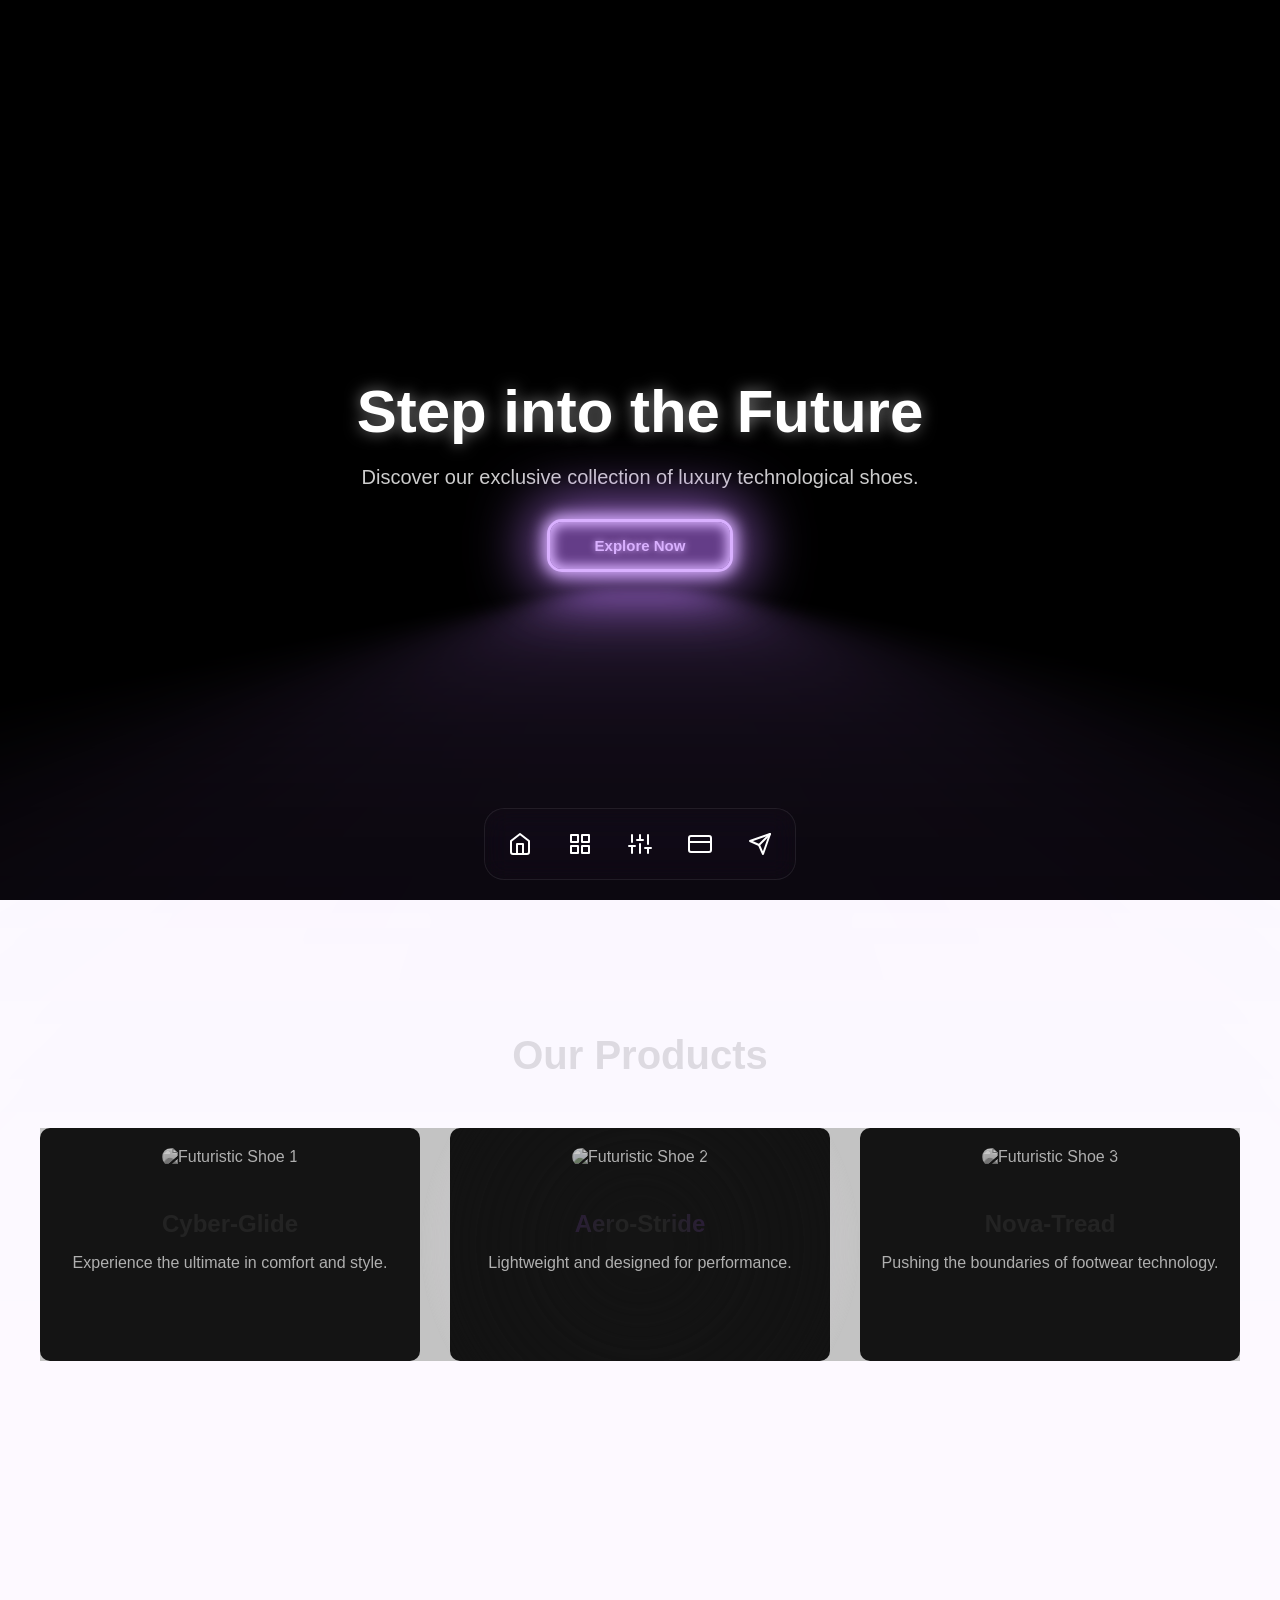
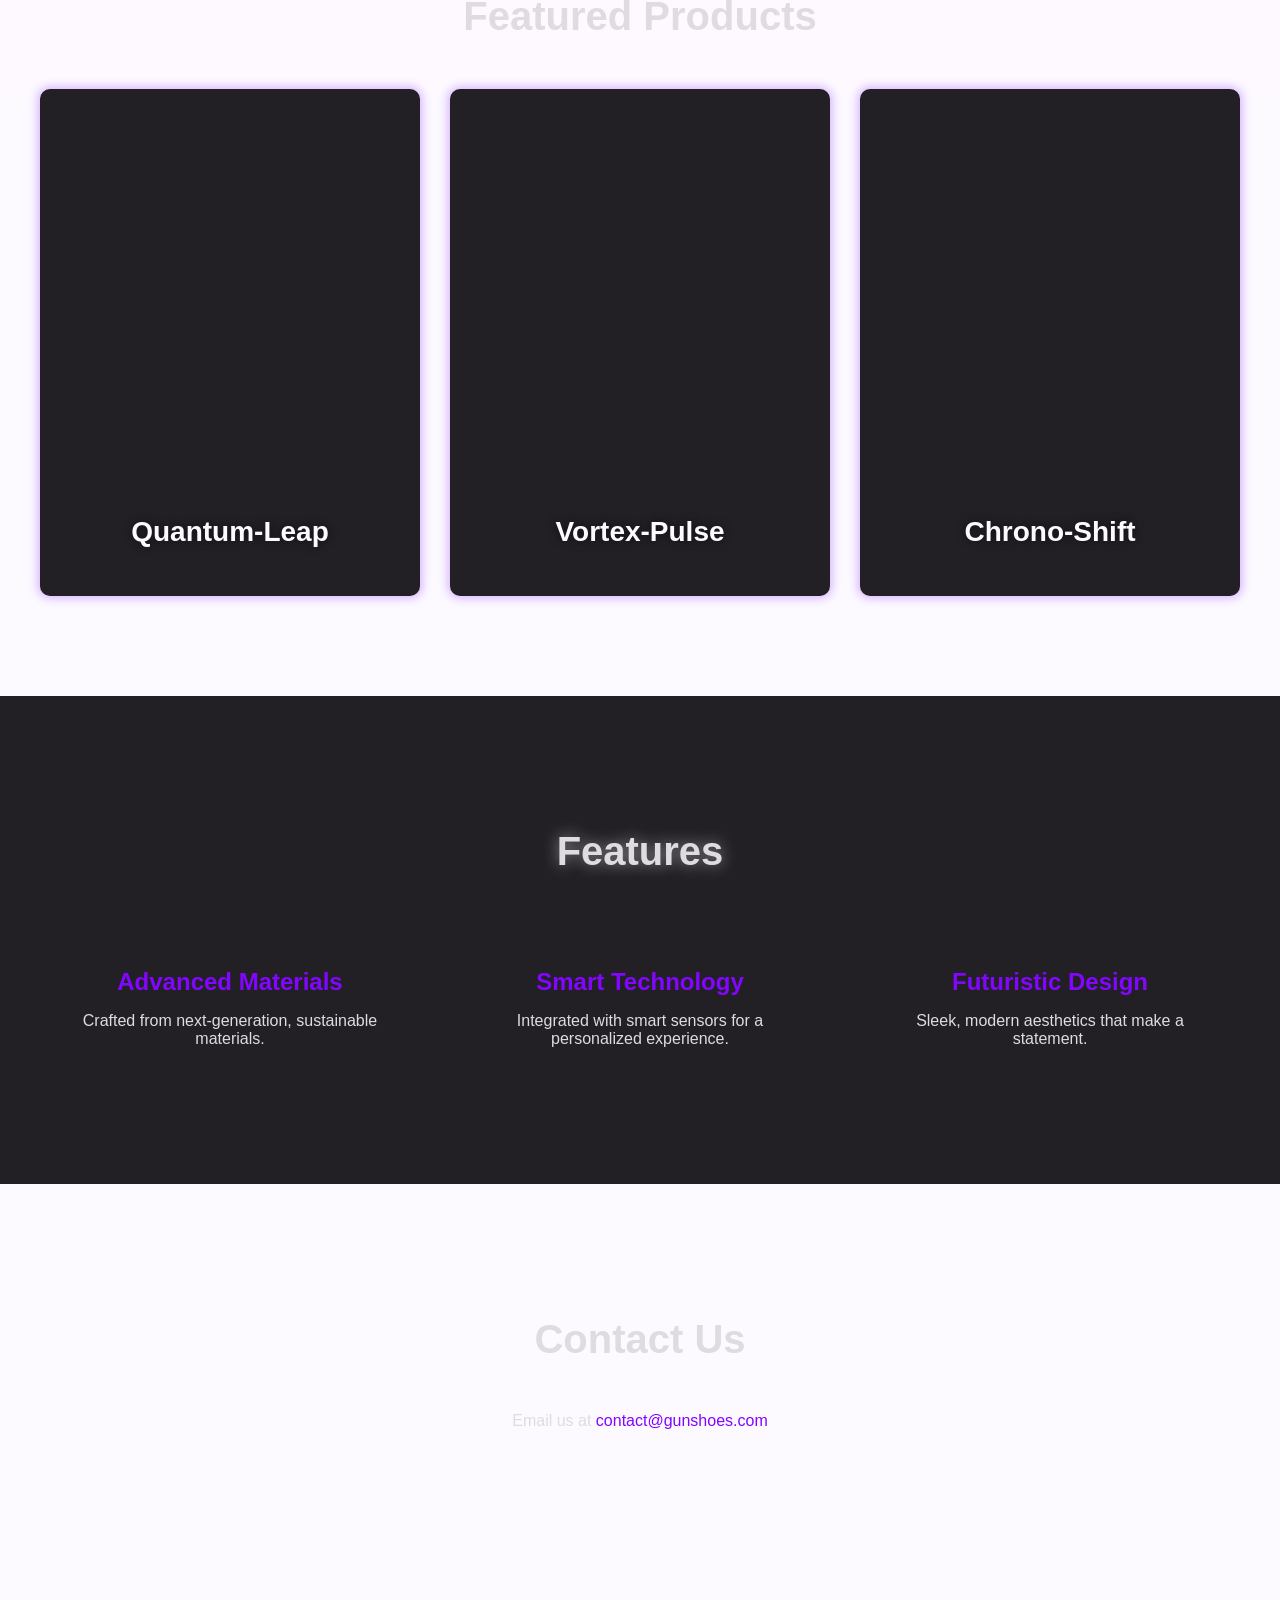
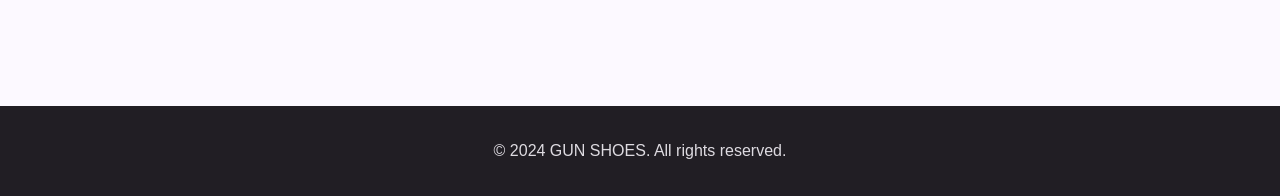
==== commit 11b9a3ff: "Add files via upload" ====
--- a/index.html
+++ b/index.html
@@ -46,6 +46,42 @@
             </div>
         </section>
 
+        <section id="featured-products" class="products">
+            <h2>Featured Products</h2>
+            <div class="product-grid">
+                <div class="animated-card">
+                    <div class="first-content" style="background-image: url('images/shoe4.jpg')">
+                        <h3>Quantum-Leap</h3>
+                    </div>
+                    <div class="second-content">
+                        <h3>Quantum-Leap</h3>
+                        <p>A new dimension in responsive footwear.</p>
+                        <a href="product-detail.html" class="btn">View Details</a>
+                    </div>
+                </div>
+                <div class="animated-card">
+                    <div class="first-content" style="background-image: url('images/shoe5.jpg')">
+                        <h3>Vortex-Pulse</h3>
+                    </div>
+                    <div class="second-content">
+                        <h3>Vortex-Pulse</h3>
+                        <p>Energize your every step with kinetic feedback.</p>
+                        <a href="product-detail.html" class="btn">View Details</a>
+                    </div>
+                </div>
+                <div class="animated-card">
+                    <div class="first-content" style="background-image: url('images/shoe6.jpg')">
+                        <h3>Chrono-Shift</h3>
+                    </div>
+                    <div class="second-content">
+                        <h3>Chrono-Shift</h3>
+                        <p>Adaptable design for any environment.</p>
+                        <a href="product-detail.html" class="btn">View Details</a>
+                    </div>
+                </div>
+            </div>
+        </section>
+
         <section id="features" class="features">
             <h2>Features</h2>
             <div class="features-grid">
@@ -91,17 +127,6 @@
         <a href="newsletter.html" class="dock-item" title="Newsletter">
             <svg xmlns="http://www.w3.org/2000/svg" width="24" height="24" viewBox="0 0 24 24" fill="none" stroke="white" stroke-width="2" stroke-linecap="round" stroke-linejoin="round"><line x1="22" y1="2" x2="11" y2="13"></line><polygon points="22 2 15 22 11 13 2 9 22 2"></polygon></svg>
         </a>
-        <label class="switch">
-          <input id="theme-switcher" type="checkbox">
-          <span class="slider">
-              <div class="star star_1"></div>
-              <div class="star star_2"></div>
-              <div class="star star_3"></div>
-              <svg class="cloud" fill="#FFFFFF" height="100px" viewBox="0 0 100 100" version="1.1" width="100px" xmlns="http://www.w3.org/2000/svg">
-                <path d="M 67.421875 22.988281 C 67.421875 22.988281 67.421875 22.988281 67.421875 22.988281 C 65.050781 16.355469 58.261719 11.992188 50.5 11.992188 C 42.738281 11.992188 35.949219 16.355469 33.578125 22.988281 C 33.578125 22.988281 33.578125 22.988281 33.578125 22.988281 C 23.480469 24.347656 15.992188 32.859375 15.992188 43.492188 C 15.992188 54.757812 24.933594 63.667969 36.222656 63.667969 L 65.710938 63.667969 C 74.53125 63.667969 81.992188 56.242188 81.992188 47.460938 C 81.992188 38.679688 74.53125 31.320312 65.710938 31.320312 C 65.710938 31.320312 65.710938 31.320312 65.710938 31.320312 C 66.570312 28.53125 67.421875 25.683594 67.421875 22.988281 Z M 67.421875 22.988281 " />
-              </svg>
-          </span>
-        </label>
     </nav>
 
     <script src="script.js"></script>
--- a/style.css
+++ b/style.css
@@ -135,6 +135,93 @@
     font-size: 24px;
     color: #7F00FF;
     margin-bottom: 10px;
+}
+
+/* Animated Card Styles */
+.animated-card {
+    width: 100%;
+    aspect-ratio: 3/4;
+    background: #1a1a1a;
+    transition: all 0.4s;
+    border-radius: 10px;
+    box-shadow: 0px 0px 10px 2px rgba(127, 0, 255, 0.3);
+    font-size: 30px;
+    font-weight: 900;
+    overflow: hidden;
+    position: relative;
+}
+
+.animated-card:hover {
+    border-radius: 15px;
+    cursor: pointer;
+    transform: scale(1.05);
+    box-shadow: 0px 0px 20px 8px rgba(127, 0, 255, 0.5);
+}
+
+.animated-card .first-content {
+    height: 100%;
+    width: 100%;
+    transition: all 0.4s;
+    display: flex;
+    flex-direction: column;
+    justify-content: center;
+    align-items: center;
+    opacity: 1;
+    border-radius: 15px;
+    background-size: cover;
+    background-position: center;
+}
+
+.animated-card .first-content h3 {
+    font-size: 28px;
+    color: #ffffff;
+    text-shadow: 0 0 10px rgba(0,0,0,0.8);
+    position: absolute;
+    bottom: 20px;
+    text-align: center;
+    width: 100%;
+}
+
+.animated-card:hover .first-content {
+    height: 0px;
+    opacity: 0;
+}
+
+.animated-card .second-content {
+    height: 0%;
+    width: 100%;
+    opacity: 0;
+    display: flex;
+    flex-direction: column;
+    justify-content: center;
+    align-items: center;
+    gap: 20px;
+    border-radius: 15px;
+    transition: all 0.4s;
+    font-size: 0px;
+    transform: scale(0.5);
+    padding: 20px;
+    box-sizing: border-box;
+}
+
+.animated-card:hover .second-content {
+    opacity: 1;
+    height: 100%;
+    font-size: 1rem;
+    transform: scale(1);
+}
+
+.animated-card .second-content h3 {
+    font-size: 24px;
+    color: #7F00FF;
+    margin-bottom: 0;
+}
+
+.animated-card .second-content p {
+    font-size: 16px;
+    text-align: center;
+    color: #cccccc;
+    font-weight: 400;
 }
 
 /* Features Section */
@@ -290,163 +377,7 @@
     border-radius: 10px;
     text-decoration: none;
     transition: all 0.2s ease;
-    background: none;
-    border: none;
-    cursor: pointer;
-    padding: 0;
-}
-
-/* From Uiverse.io by JustCode14 */
-/* Theme Switch */
-/* The switch - the box around the slider */
-.switch {
-  font-size: 17px;
-  position: relative;
-  display: inline-block;
-  width: 4em;
-  height: 2.2em;
-  border-radius: 30px;
-  box-shadow: 0 0 10px rgba(0, 0, 0, 0.1);
-}
-
-/* Hide default HTML checkbox */
-.switch input {
-  opacity: 0;
-  width: 0;
-  height: 0;
-}
-
-/* The slider */
-.slider {
-  position: absolute;
-  cursor: pointer;
-  top: 0;
-  left: 0;
-  right: 0;
-  bottom: 0;
-  background-color: #2a2a2a;
-  transition: 0.4s;
-  border-radius: 30px;
-  overflow: hidden;
-}
-
-.slider:before {
-  position: absolute;
-  content: "";
-  height: 1.2em;
-  width: 1.2em;
-  border-radius: 20px;
-  left: 0.5em;
-  bottom: 0.5em;
-  transition: 0.4s;
-  transition-timing-function: cubic-bezier(0.81, -0.04, 0.38, 1.5);
-  box-shadow: inset 8px -4px 0px 0px #fff;
-}
-
-.switch input:checked + .slider {
-  background-color: #00a6ff;
-}
-
-.switch input:checked + .slider:before {
-  transform: translateX(1.8em);
-  box-shadow: inset 15px -4px 0px 15px #ffcf48;
-}
-
-.star {
-  background-color: #fff;
-  border-radius: 50%;
-  position: absolute;
-  width: 5px;
-  transition: all 0.4s;
-  height: 5px;
-}
-
-.star_1 {
-  left: 2.5em;
-  top: 0.5em;
-}
-
-.star_2 {
-  left: 2.2em;
-  top: 1.2em;
-}
-
-.star_3 {
-  left: 3em;
-  top: 0.9em;
-}
-
-.switch input:checked ~ .slider .star {
-  opacity: 0;
-}
-
-.cloud {
-  width: 3.5em;
-  position: absolute;
-  bottom: -1.4em;
-  left: -1.1em;
-  opacity: 0;
-  transition: all 0.4s;
-}
-
-.switch input:checked ~ .slider .cloud {
-  opacity: 1;
-}
-
-/* Theme Variables */
-:root {
-    --background-color-dark: #000000;
-    --text-color-dark: #e0e0e0;
-    --card-bg-dark: #1a1a1a;
-    --primary-color-dark: #7F00FF;
-    --glow-color-dark: rgb(217, 176, 255);
-
-    --background-color-light: #f0f0f0;
-    --text-color-light: #333333;
-    --card-bg-light: #ffffff;
-    --primary-color-light: #6a00d9;
-    --glow-color-light: rgb(120, 40, 200);
-}
-
-body.light-theme {
-    background-color: var(--background-color-light);
-    color: var(--text-color-light);
-}
-
-body.light-theme #particles-js {
-    display: none;
-}
-
-body.light-theme .product-card,
-body.light-theme .features,
-body.light-theme footer {
-    background-color: var(--card-bg-light);
-    color: var(--text-color-light);
-    box-shadow: 0 4px 8px rgba(0,0,0,0.1);
-}
-
-body.light-theme .product-card h3,
-body.light-theme .feature h3,
-body.light-theme .contact a {
-    color: var(--primary-color-light);
-}
-
-body.light-theme .hero-content h1,
-body.light-theme .hero-content p,
-body.light-theme .products h2,
-body.light-theme .features h2,
-body.light-theme .contact h2 {
-    color: var(--text-color-light);
-    text-shadow: none;
-}
-
-body.light-theme .btn {
-    --glow-color: var(--glow-color-light);
-    --btn-color: var(--primary-color-light);
-    color: #fff;
-    background-color: var(--btn-color);
-}
-
+}
 
 /* Footer */
 footer {
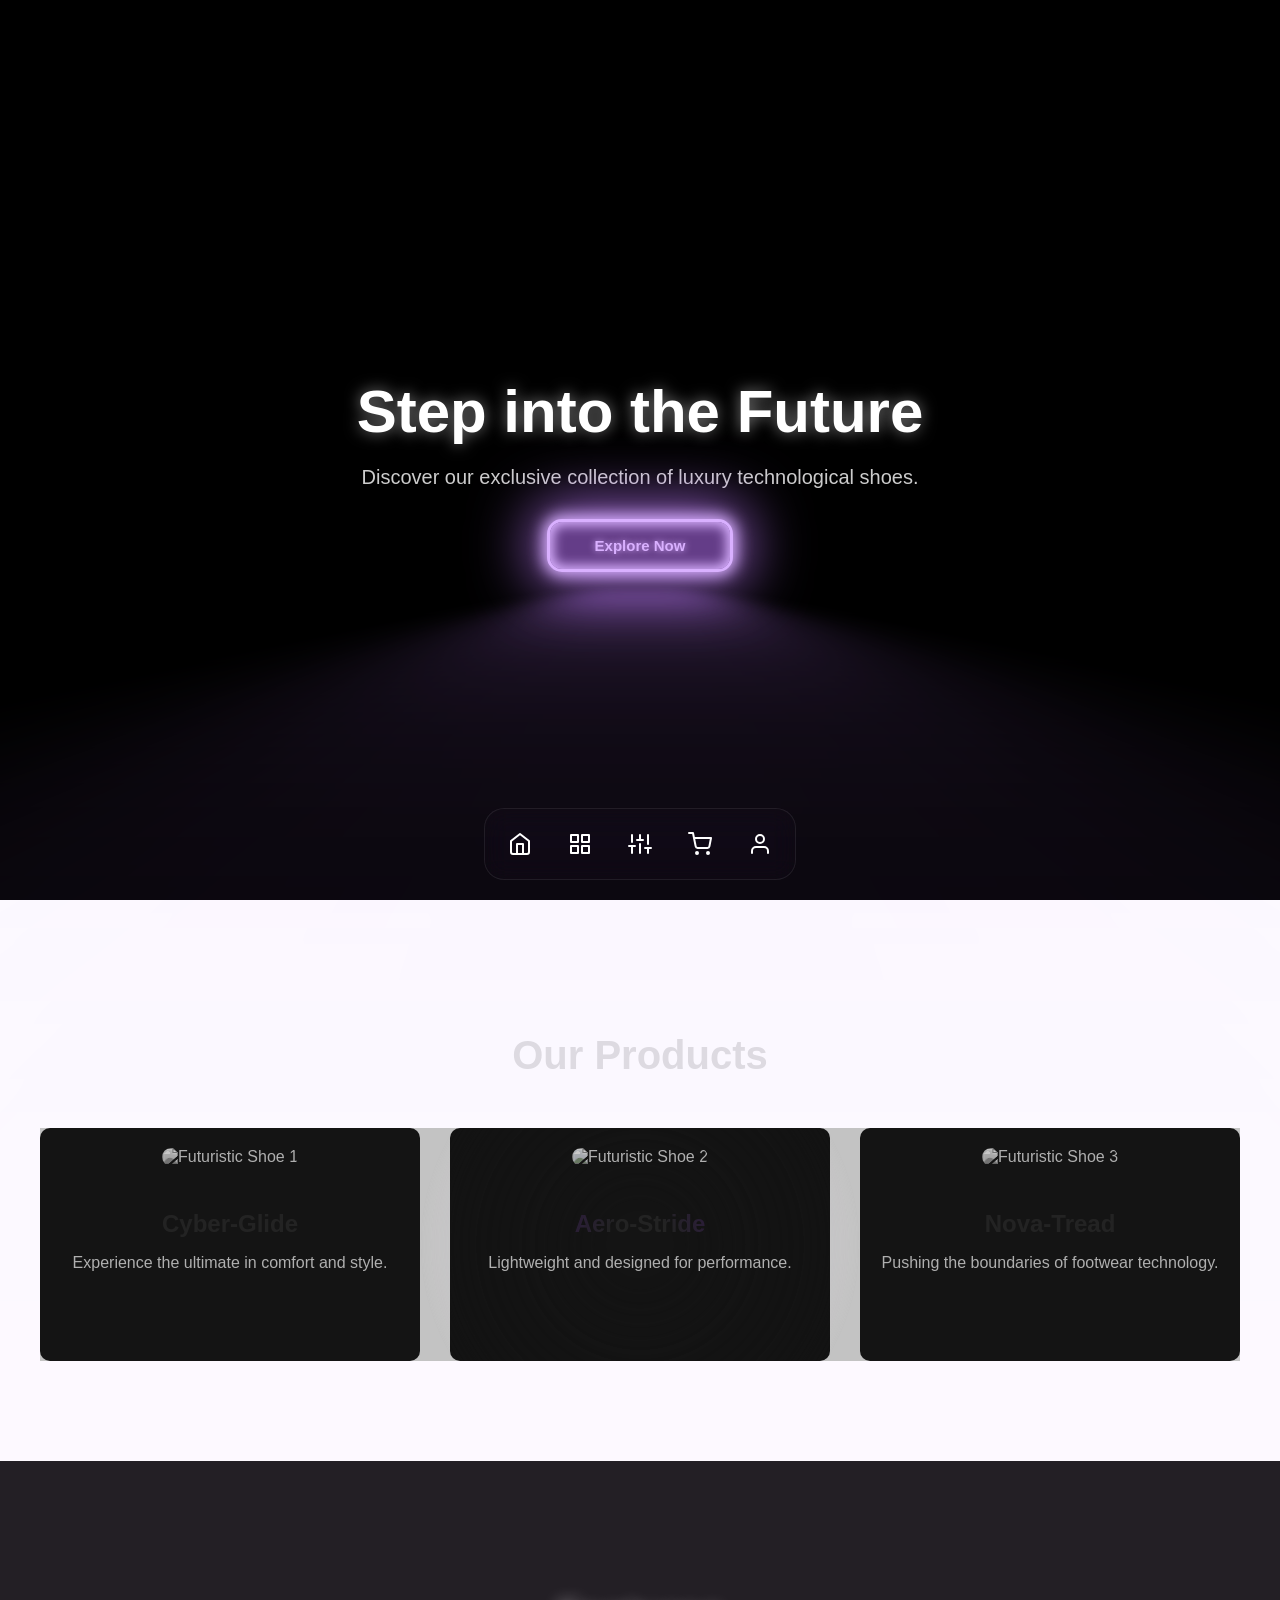
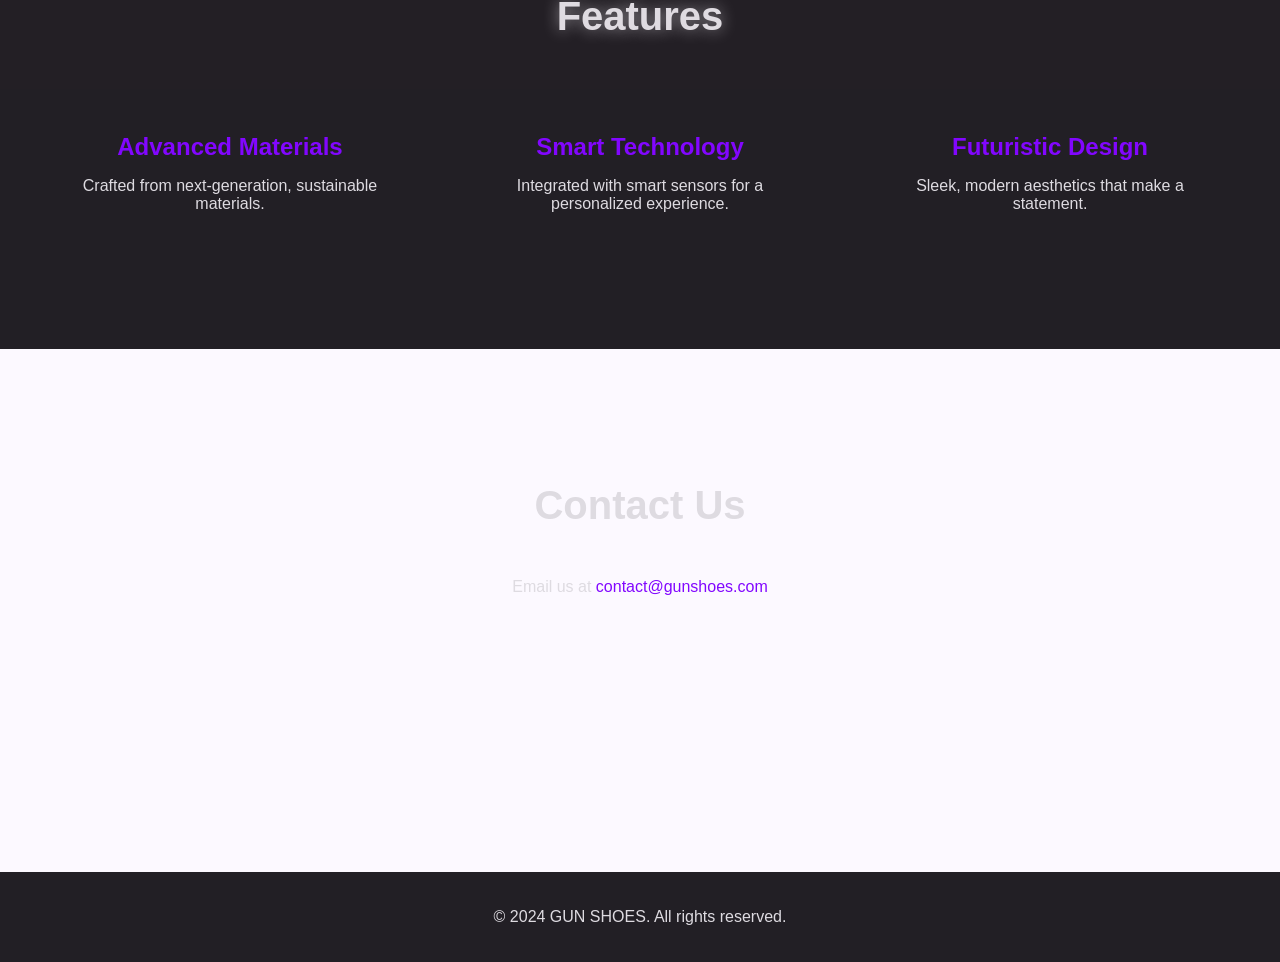
==== commit 7a20a7e7: "Questo commit unifica le migliori funzionalità da diversi rami nel branch principale `futuristic-hom" ====
--- a/index.html
+++ b/index.html
@@ -46,42 +46,6 @@
             </div>
         </section>
 
-        <section id="featured-products" class="products">
-            <h2>Featured Products</h2>
-            <div class="product-grid">
-                <div class="animated-card">
-                    <div class="first-content" style="background-image: url('images/shoe4.jpg')">
-                        <h3>Quantum-Leap</h3>
-                    </div>
-                    <div class="second-content">
-                        <h3>Quantum-Leap</h3>
-                        <p>A new dimension in responsive footwear.</p>
-                        <a href="product-detail.html" class="btn">View Details</a>
-                    </div>
-                </div>
-                <div class="animated-card">
-                    <div class="first-content" style="background-image: url('images/shoe5.jpg')">
-                        <h3>Vortex-Pulse</h3>
-                    </div>
-                    <div class="second-content">
-                        <h3>Vortex-Pulse</h3>
-                        <p>Energize your every step with kinetic feedback.</p>
-                        <a href="product-detail.html" class="btn">View Details</a>
-                    </div>
-                </div>
-                <div class="animated-card">
-                    <div class="first-content" style="background-image: url('images/shoe6.jpg')">
-                        <h3>Chrono-Shift</h3>
-                    </div>
-                    <div class="second-content">
-                        <h3>Chrono-Shift</h3>
-                        <p>Adaptable design for any environment.</p>
-                        <a href="product-detail.html" class="btn">View Details</a>
-                    </div>
-                </div>
-            </div>
-        </section>
-
         <section id="features" class="features">
             <h2>Features</h2>
             <div class="features-grid">
@@ -121,14 +85,13 @@
         <a href="technology.html" class="dock-item" title="Technology">
             <svg xmlns="http://www.w3.org/2000/svg" width="24" height="24" viewBox="0 0 24 24" fill="none" stroke="white" stroke-width="2" stroke-linecap="round" stroke-linejoin="round"><line x1="4" y1="21" x2="4" y2="14"></line><line x1="4" y1="10" x2="4" y2="3"></line><line x1="12" y1="21" x2="12" y2="12"></line><line x1="12" y1="8" x2="12" y2="3"></line><line x1="20" y1="21" x2="20" y2="16"></line><line x1="20" y1="12" x2="20" y2="3"></line><line x1="1" y1="14" x2="7" y2="14"></line><line x1="9" y1="8" x2="15" y2="8"></line><line x1="17" y1="16" x2="23" y2="16"></line></svg>
         </a>
-        <a href="order.html" class="dock-item" title="Order">
-            <svg xmlns="http://www.w3.org/2000/svg" width="24" height="24" viewBox="0 0 24 24" fill="none" stroke="white" stroke-width="2" stroke-linecap="round" stroke-linejoin="round"><rect x="1" y="4" width="22" height="16" rx="2" ry="2"></rect><line x1="1" y1="10" x2="23" y2="10"></line></svg>
+        <a href="order.html" class="dock-item" title="Cart">
+            <svg xmlns="http://www.w3.org/2000/svg" width="24" height="24" viewBox="0 0 24 24" fill="none" stroke="currentColor" stroke-width="2" stroke-linecap="round" stroke-linejoin="round" class="feather feather-shopping-cart"><circle cx="9" cy="21" r="1"></circle><circle cx="20" cy="21" r="1"></circle><path d="M1 1h4l2.68 13.39a2 2 0 0 0 2 1.61h9.72a2 2 0 0 0 2-1.61L23 6H6"></path></svg>
         </a>
-        <a href="newsletter.html" class="dock-item" title="Newsletter">
-            <svg xmlns="http://www.w3.org/2000/svg" width="24" height="24" viewBox="0 0 24 24" fill="none" stroke="white" stroke-width="2" stroke-linecap="round" stroke-linejoin="round"><line x1="22" y1="2" x2="11" y2="13"></line><polygon points="22 2 15 22 11 13 2 9 22 2"></polygon></svg>
+        <a href="account.html" class="dock-item" title="Account">
+            <svg xmlns="http://www.w3.org/2000/svg" width="24" height="24" viewBox="0 0 24 24" fill="none" stroke="currentColor" stroke-width="2" stroke-linecap="round" stroke-linejoin="round" class="feather feather-user"><path d="M20 21v-2a4 4 0 0 0-4-4H8a4 4 0 0 0-4 4v2"></path><circle cx="12" cy="7" r="4"></circle></svg>
         </a>
     </nav>
-
     <script src="script.js"></script>
 </body>
 </html>
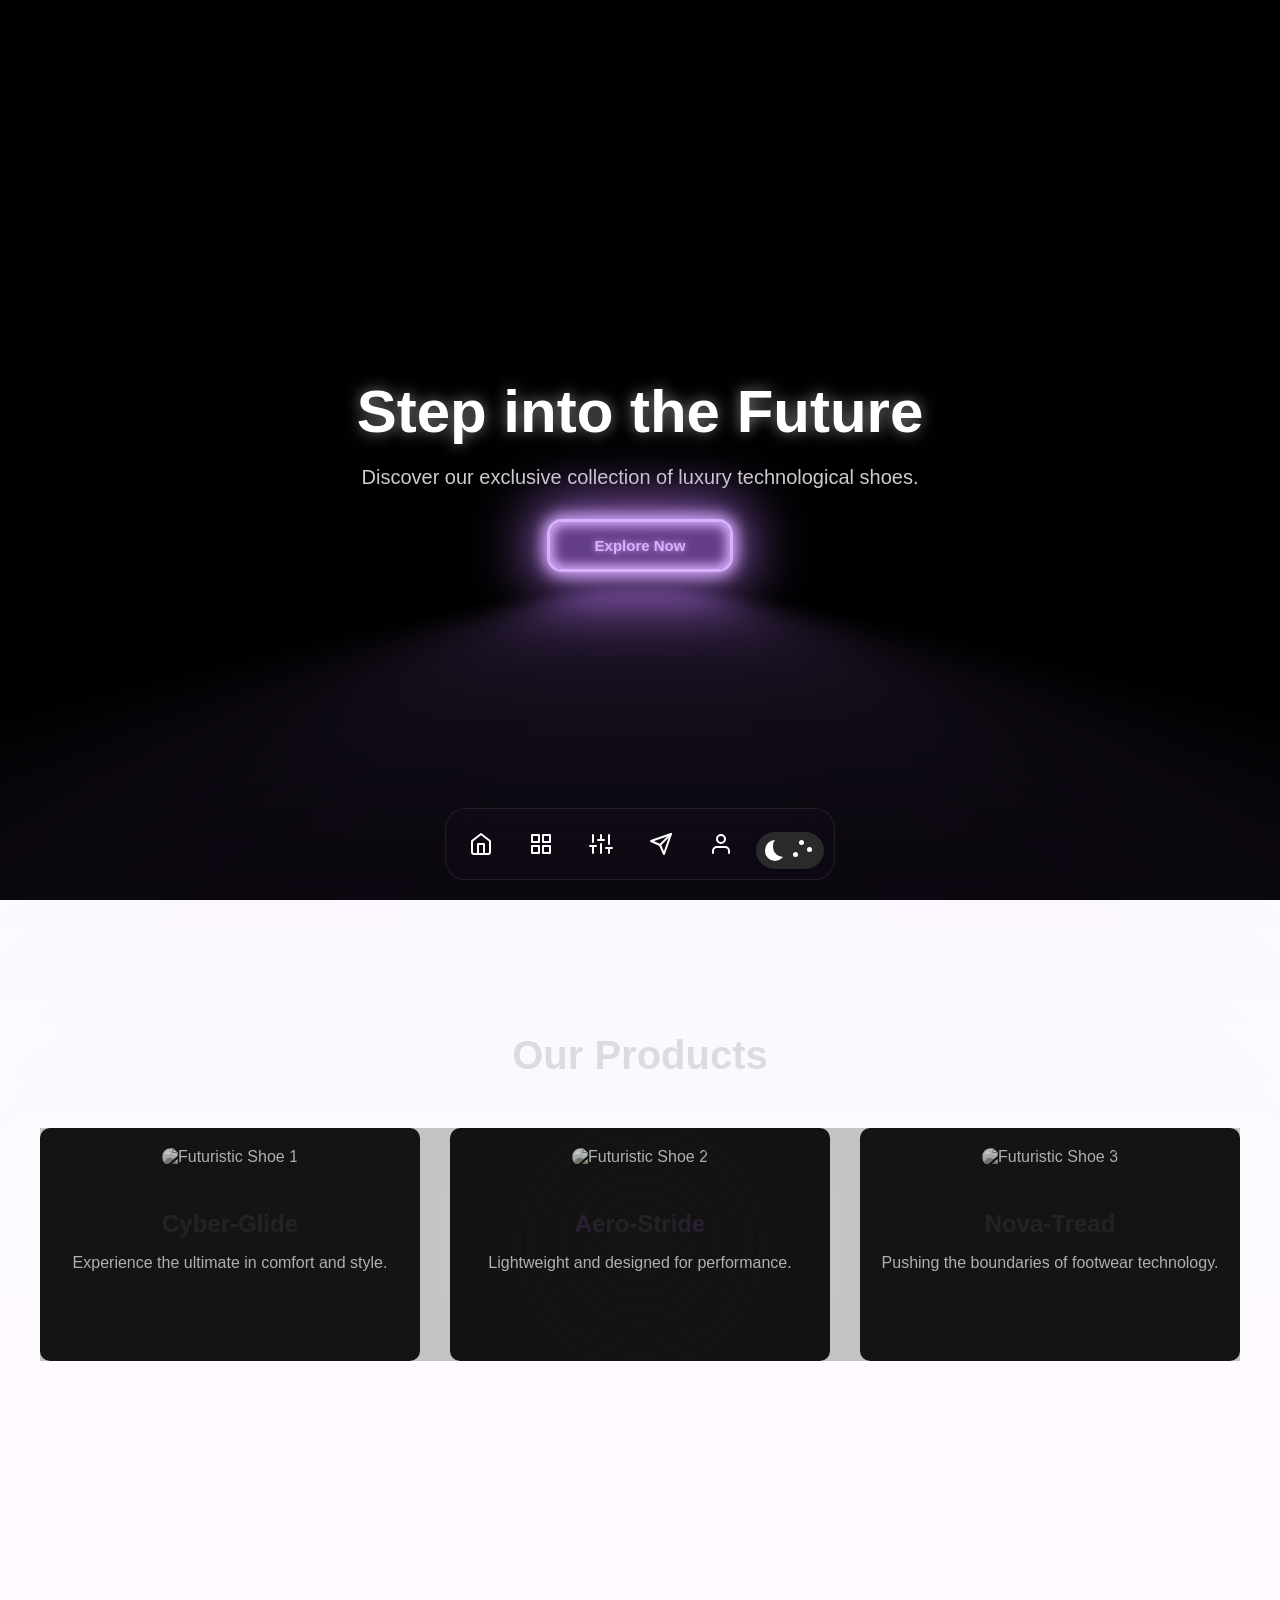
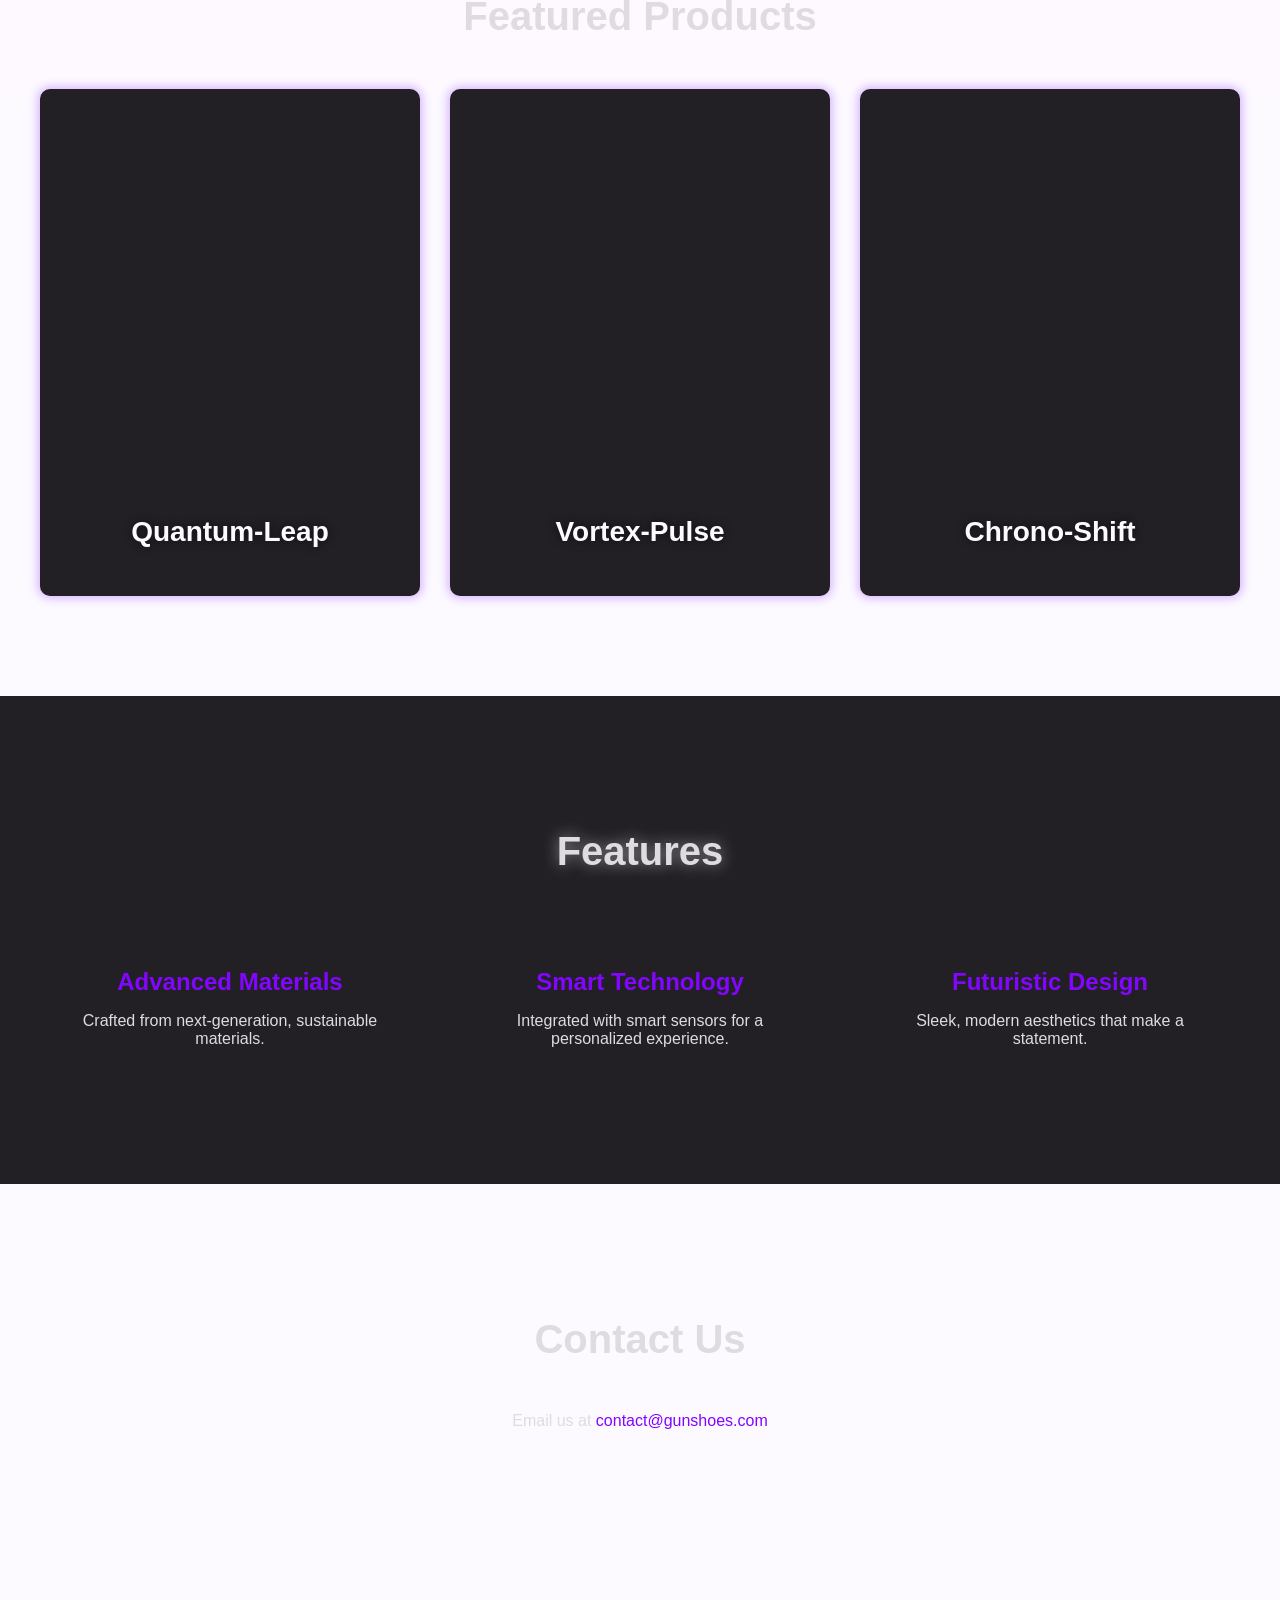
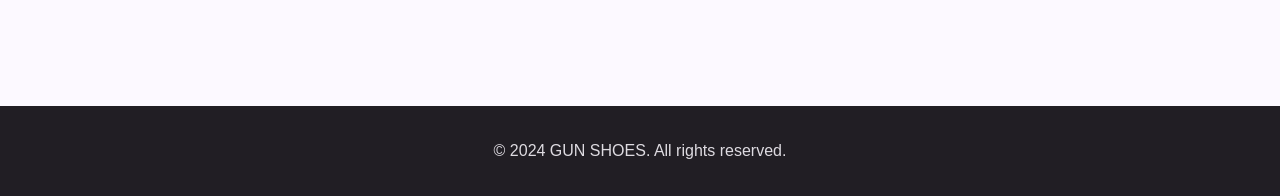
==== commit a2bd170a: "feat: Integra tutte le funzionalità e ristruttura il checkout Questo commit unisce le funzionalità d" ====
--- a/index.html
+++ b/index.html
@@ -46,6 +46,42 @@
             </div>
         </section>
 
+        <section id="featured-products" class="products">
+            <h2>Featured Products</h2>
+            <div class="product-grid">
+                <div class="animated-card">
+                    <div class="first-content" style="background-image: url('images/shoe4.jpg')">
+                        <h3>Quantum-Leap</h3>
+                    </div>
+                    <div class="second-content">
+                        <h3>Quantum-Leap</h3>
+                        <p>A new dimension in responsive footwear.</p>
+                        <a href="product-detail.html" class="btn">View Details</a>
+                    </div>
+                </div>
+                <div class="animated-card">
+                    <div class="first-content" style="background-image: url('images/shoe5.jpg')">
+                        <h3>Vortex-Pulse</h3>
+                    </div>
+                    <div class="second-content">
+                        <h3>Vortex-Pulse</h3>
+                        <p>Energize your every step with kinetic feedback.</p>
+                        <a href="product-detail.html" class="btn">View Details</a>
+                    </div>
+                </div>
+                <div class="animated-card">
+                    <div class="first-content" style="background-image: url('images/shoe6.jpg')">
+                        <h3>Chrono-Shift</h3>
+                    </div>
+                    <div class="second-content">
+                        <h3>Chrono-Shift</h3>
+                        <p>Adaptable design for any environment.</p>
+                        <a href="product-detail.html" class="btn">View Details</a>
+                    </div>
+                </div>
+            </div>
+        </section>
+
         <section id="features" class="features">
             <h2>Features</h2>
             <div class="features-grid">
@@ -85,13 +121,25 @@
         <a href="technology.html" class="dock-item" title="Technology">
             <svg xmlns="http://www.w3.org/2000/svg" width="24" height="24" viewBox="0 0 24 24" fill="none" stroke="white" stroke-width="2" stroke-linecap="round" stroke-linejoin="round"><line x1="4" y1="21" x2="4" y2="14"></line><line x1="4" y1="10" x2="4" y2="3"></line><line x1="12" y1="21" x2="12" y2="12"></line><line x1="12" y1="8" x2="12" y2="3"></line><line x1="20" y1="21" x2="20" y2="16"></line><line x1="20" y1="12" x2="20" y2="3"></line><line x1="1" y1="14" x2="7" y2="14"></line><line x1="9" y1="8" x2="15" y2="8"></line><line x1="17" y1="16" x2="23" y2="16"></line></svg>
         </a>
-        <a href="order.html" class="dock-item" title="Cart">
-            <svg xmlns="http://www.w3.org/2000/svg" width="24" height="24" viewBox="0 0 24 24" fill="none" stroke="currentColor" stroke-width="2" stroke-linecap="round" stroke-linejoin="round" class="feather feather-shopping-cart"><circle cx="9" cy="21" r="1"></circle><circle cx="20" cy="21" r="1"></circle><path d="M1 1h4l2.68 13.39a2 2 0 0 0 2 1.61h9.72a2 2 0 0 0 2-1.61L23 6H6"></path></svg>
+        <a href="newsletter.html" class="dock-item" title="Newsletter">
+            <svg xmlns="http://www.w3.org/2000/svg" width="24" height="24" viewBox="0 0 24 24" fill="none" stroke="white" stroke-width="2" stroke-linecap="round" stroke-linejoin="round"><line x1="22" y1="2" x2="11" y2="13"></line><polygon points="22 2 15 22 11 13 2 9 22 2"></polygon></svg>
         </a>
         <a href="account.html" class="dock-item" title="Account">
             <svg xmlns="http://www.w3.org/2000/svg" width="24" height="24" viewBox="0 0 24 24" fill="none" stroke="currentColor" stroke-width="2" stroke-linecap="round" stroke-linejoin="round" class="feather feather-user"><path d="M20 21v-2a4 4 0 0 0-4-4H8a4 4 0 0 0-4 4v2"></path><circle cx="12" cy="7" r="4"></circle></svg>
         </a>
+        <label class="switch">
+          <input id="theme-switcher" type="checkbox">
+          <span class="slider">
+              <div class="star star_1"></div>
+              <div class="star star_2"></div>
+              <div class="star star_3"></div>
+              <svg class="cloud" fill="#FFFFFF" height="100px" viewBox="0 0 100 100" version="1.1" width="100px" xmlns="http://www.w3.org/2000/svg">
+                <path d="M 67.421875 22.988281 C 67.421875 22.988281 67.421875 22.988281 67.421875 22.988281 C 65.050781 16.355469 58.261719 11.992188 50.5 11.992188 C 42.738281 11.992188 35.949219 16.355469 33.578125 22.988281 C 33.578125 22.988281 33.578125 22.988281 33.578125 22.988281 C 23.480469 24.347656 15.992188 32.859375 15.992188 43.492188 C 15.992188 54.757812 24.933594 63.667969 36.222656 63.667969 L 65.710938 63.667969 C 74.53125 63.667969 81.992188 56.242188 81.992188 47.460938 C 81.992188 38.679688 74.53125 31.320312 65.710938 31.320312 C 65.710938 31.320312 65.710938 31.320312 65.710938 31.320312 C 66.570312 28.53125 67.421875 25.683594 67.421875 22.988281 Z M 67.421875 22.988281 " />
+              </svg>
+          </span>
+        </label>
     </nav>
+
     <script src="script.js"></script>
 </body>
 </html>
--- a/style.css
+++ b/style.css
@@ -377,7 +377,163 @@
     border-radius: 10px;
     text-decoration: none;
     transition: all 0.2s ease;
-}
+    background: none;
+    border: none;
+    cursor: pointer;
+    padding: 0;
+}
+
+/* From Uiverse.io by JustCode14 */
+/* Theme Switch */
+/* The switch - the box around the slider */
+.switch {
+  font-size: 17px;
+  position: relative;
+  display: inline-block;
+  width: 4em;
+  height: 2.2em;
+  border-radius: 30px;
+  box-shadow: 0 0 10px rgba(0, 0, 0, 0.1);
+}
+
+/* Hide default HTML checkbox */
+.switch input {
+  opacity: 0;
+  width: 0;
+  height: 0;
+}
+
+/* The slider */
+.slider {
+  position: absolute;
+  cursor: pointer;
+  top: 0;
+  left: 0;
+  right: 0;
+  bottom: 0;
+  background-color: #2a2a2a;
+  transition: 0.4s;
+  border-radius: 30px;
+  overflow: hidden;
+}
+
+.slider:before {
+  position: absolute;
+  content: "";
+  height: 1.2em;
+  width: 1.2em;
+  border-radius: 20px;
+  left: 0.5em;
+  bottom: 0.5em;
+  transition: 0.4s;
+  transition-timing-function: cubic-bezier(0.81, -0.04, 0.38, 1.5);
+  box-shadow: inset 8px -4px 0px 0px #fff;
+}
+
+.switch input:checked + .slider {
+  background-color: #00a6ff;
+}
+
+.switch input:checked + .slider:before {
+  transform: translateX(1.8em);
+  box-shadow: inset 15px -4px 0px 15px #ffcf48;
+}
+
+.star {
+  background-color: #fff;
+  border-radius: 50%;
+  position: absolute;
+  width: 5px;
+  transition: all 0.4s;
+  height: 5px;
+}
+
+.star_1 {
+  left: 2.5em;
+  top: 0.5em;
+}
+
+.star_2 {
+  left: 2.2em;
+  top: 1.2em;
+}
+
+.star_3 {
+  left: 3em;
+  top: 0.9em;
+}
+
+.switch input:checked ~ .slider .star {
+  opacity: 0;
+}
+
+.cloud {
+  width: 3.5em;
+  position: absolute;
+  bottom: -1.4em;
+  left: -1.1em;
+  opacity: 0;
+  transition: all 0.4s;
+}
+
+.switch input:checked ~ .slider .cloud {
+  opacity: 1;
+}
+
+/* Theme Variables */
+:root {
+    --background-color-dark: #000000;
+    --text-color-dark: #e0e0e0;
+    --card-bg-dark: #1a1a1a;
+    --primary-color-dark: #7F00FF;
+    --glow-color-dark: rgb(217, 176, 255);
+
+    --background-color-light: #f0f0f0;
+    --text-color-light: #333333;
+    --card-bg-light: #ffffff;
+    --primary-color-light: #6a00d9;
+    --glow-color-light: rgb(120, 40, 200);
+}
+
+body.light-theme {
+    background-color: var(--background-color-light);
+    color: var(--text-color-light);
+}
+
+body.light-theme #particles-js {
+    display: none;
+}
+
+body.light-theme .product-card,
+body.light-theme .features,
+body.light-theme footer {
+    background-color: var(--card-bg-light);
+    color: var(--text-color-light);
+    box-shadow: 0 4px 8px rgba(0,0,0,0.1);
+}
+
+body.light-theme .product-card h3,
+body.light-theme .feature h3,
+body.light-theme .contact a {
+    color: var(--primary-color-light);
+}
+
+body.light-theme .hero-content h1,
+body.light-theme .hero-content p,
+body.light-theme .products h2,
+body.light-theme .features h2,
+body.light-theme .contact h2 {
+    color: var(--text-color-light);
+    text-shadow: none;
+}
+
+body.light-theme .btn {
+    --glow-color: var(--glow-color-light);
+    --btn-color: var(--primary-color-light);
+    color: #fff;
+    background-color: var(--btn-color);
+}
+
 
 /* Footer */
 footer {
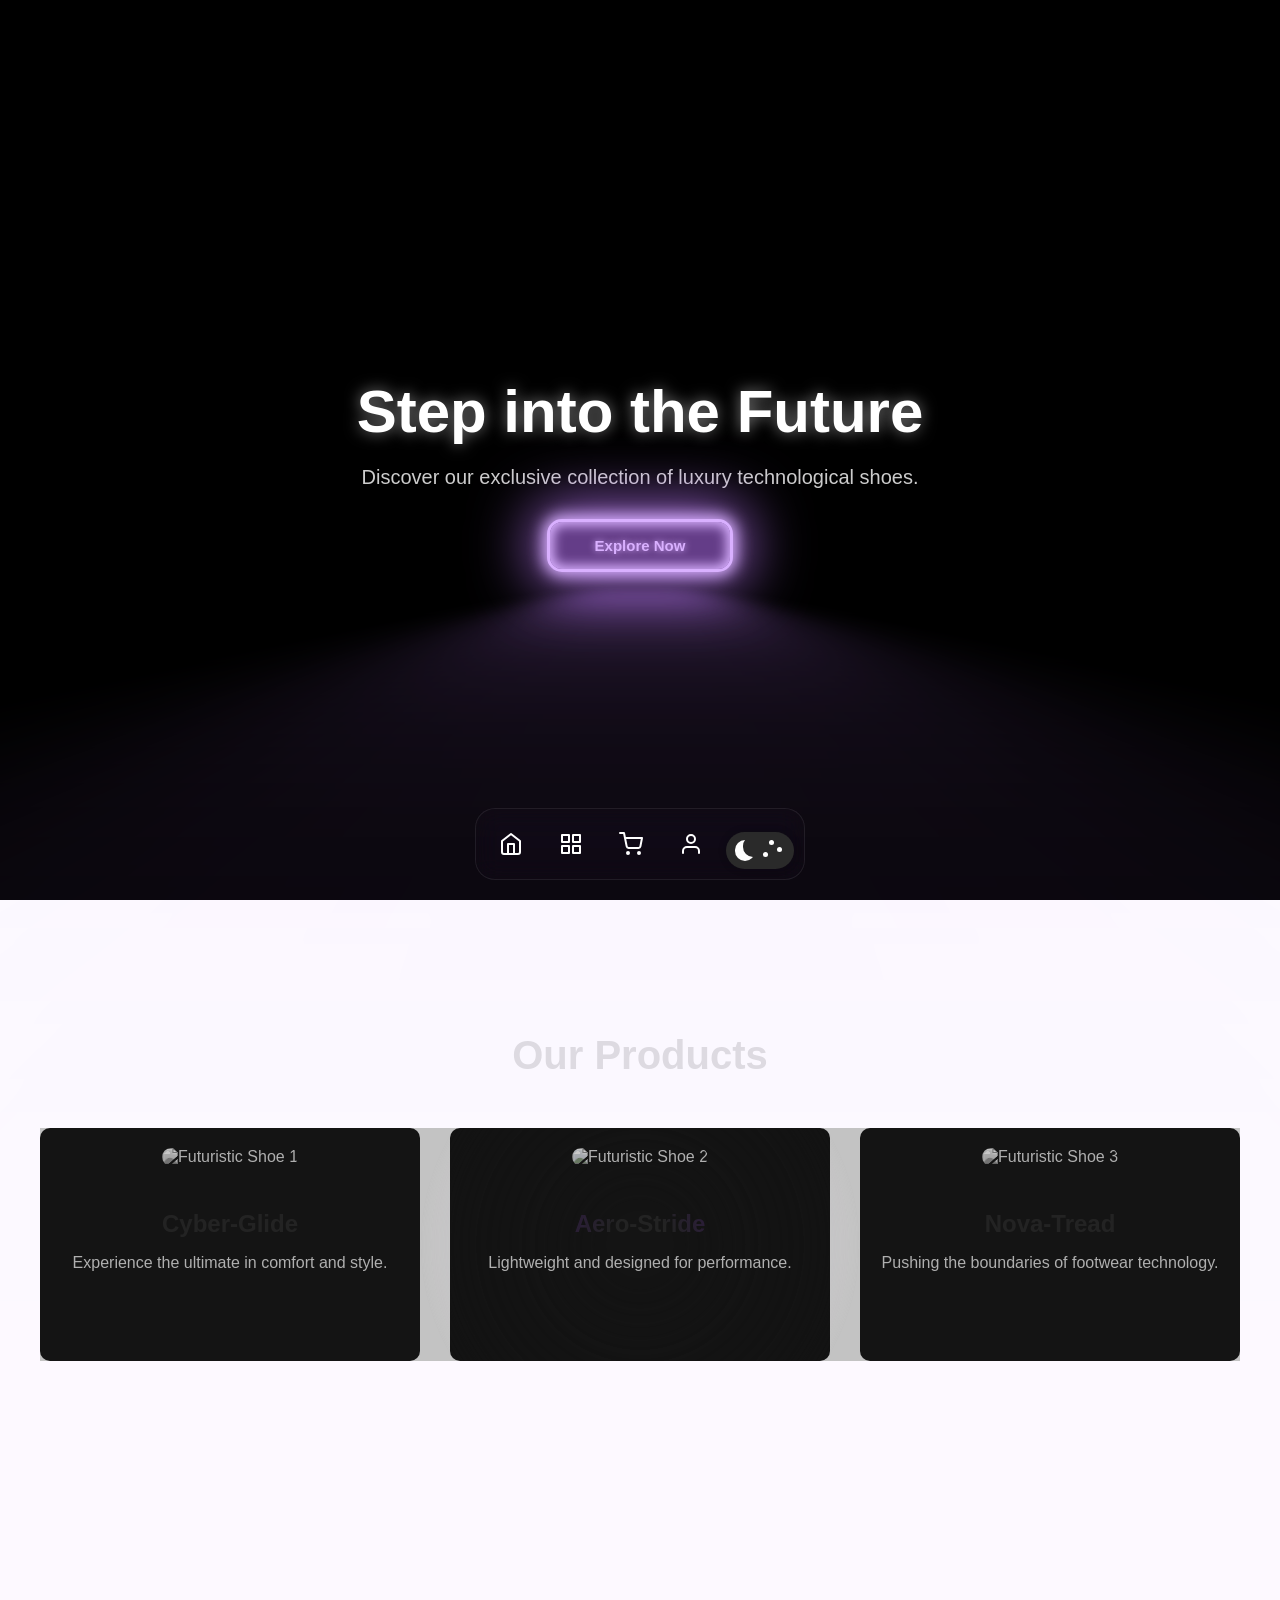
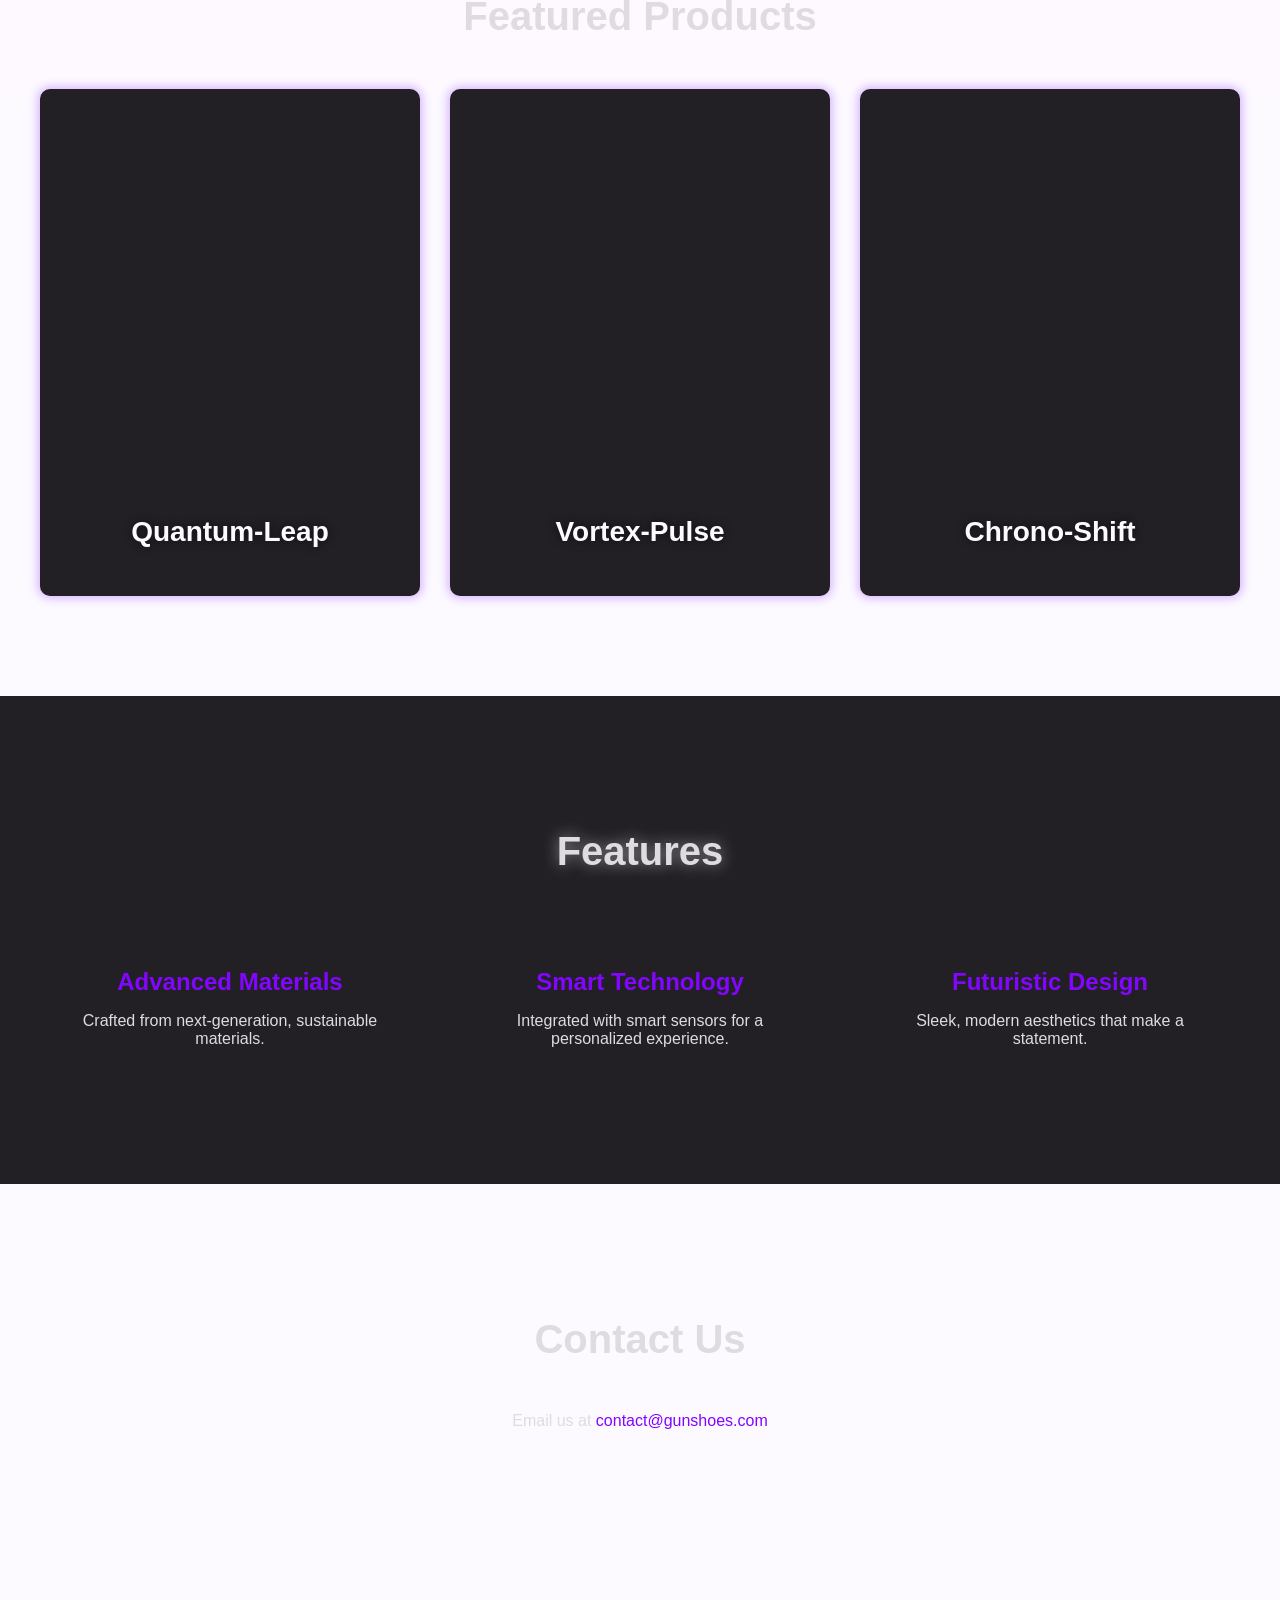
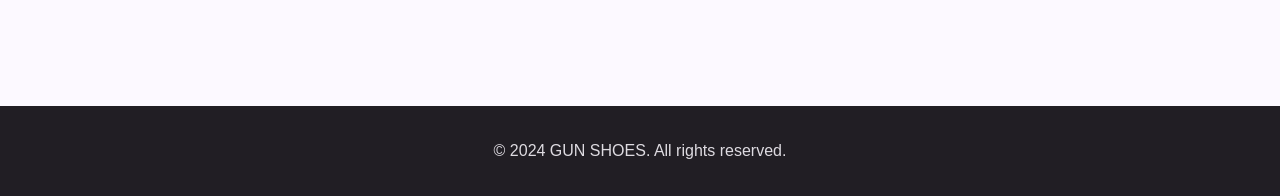
==== commit 22a4abf0: "feat: Merge all feature branches and refactor user flow This commit combines the following features " ====
--- a/index.html
+++ b/index.html
@@ -115,14 +115,11 @@
         <a href="index.html" class="dock-item" title="Home">
             <svg xmlns="http://www.w3.org/2000/svg" width="24" height="24" viewBox="0 0 24 24" fill="none" stroke="white" stroke-width="2" stroke-linecap="round" stroke-linejoin="round"><path d="m3 9 9-7 9 7v11a2 2 0 0 1-2 2H5a2 2 0 0 1-2-2z"></path><polyline points="9 22 9 12 15 12 15 22"></polyline></svg>
         </a>
-        <a href="products.html" class="dock-item" title="Products">
+        <a href="products.html" class="dock-item" title="Galleria Prodotti">
             <svg xmlns="http://www.w3.org/2000/svg" width="24" height="24" viewBox="0 0 24 24" fill="none" stroke="white" stroke-width="2" stroke-linecap="round" stroke-linejoin="round"><rect x="3" y="3" width="7" height="7"></rect><rect x="14" y="3" width="7" height="7"></rect><rect x="14" y="14" width="7" height="7"></rect><rect x="3" y="14" width="7" height="7"></rect></svg>
         </a>
-        <a href="technology.html" class="dock-item" title="Technology">
-            <svg xmlns="http://www.w3.org/2000/svg" width="24" height="24" viewBox="0 0 24 24" fill="none" stroke="white" stroke-width="2" stroke-linecap="round" stroke-linejoin="round"><line x1="4" y1="21" x2="4" y2="14"></line><line x1="4" y1="10" x2="4" y2="3"></line><line x1="12" y1="21" x2="12" y2="12"></line><line x1="12" y1="8" x2="12" y2="3"></line><line x1="20" y1="21" x2="20" y2="16"></line><line x1="20" y1="12" x2="20" y2="3"></line><line x1="1" y1="14" x2="7" y2="14"></line><line x1="9" y1="8" x2="15" y2="8"></line><line x1="17" y1="16" x2="23" y2="16"></line></svg>
-        </a>
-        <a href="newsletter.html" class="dock-item" title="Newsletter">
-            <svg xmlns="http://www.w3.org/2000/svg" width="24" height="24" viewBox="0 0 24 24" fill="none" stroke="white" stroke-width="2" stroke-linecap="round" stroke-linejoin="round"><line x1="22" y1="2" x2="11" y2="13"></line><polygon points="22 2 15 22 11 13 2 9 22 2"></polygon></svg>
+        <a href="cart.html" class="dock-item" title="Carrello">
+            <svg xmlns="http://www.w3.org/2000/svg" width="24" height="24" viewBox="0 0 24 24" fill="none" stroke="white" stroke-width="2" stroke-linecap="round" stroke-linejoin="round"><circle cx="9" cy="21" r="1"></circle><circle cx="20" cy="21" r="1"></circle><path d="M1 1h4l2.68 13.39a2 2 0 0 0 2 1.61h9.72a2 2 0 0 0 2-1.61L23 6H6"></path></svg>
         </a>
         <a href="account.html" class="dock-item" title="Account">
             <svg xmlns="http://www.w3.org/2000/svg" width="24" height="24" viewBox="0 0 24 24" fill="none" stroke="currentColor" stroke-width="2" stroke-linecap="round" stroke-linejoin="round" class="feather feather-user"><path d="M20 21v-2a4 4 0 0 0-4-4H8a4 4 0 0 0-4 4v2"></path><circle cx="12" cy="7" r="4"></circle></svg>
